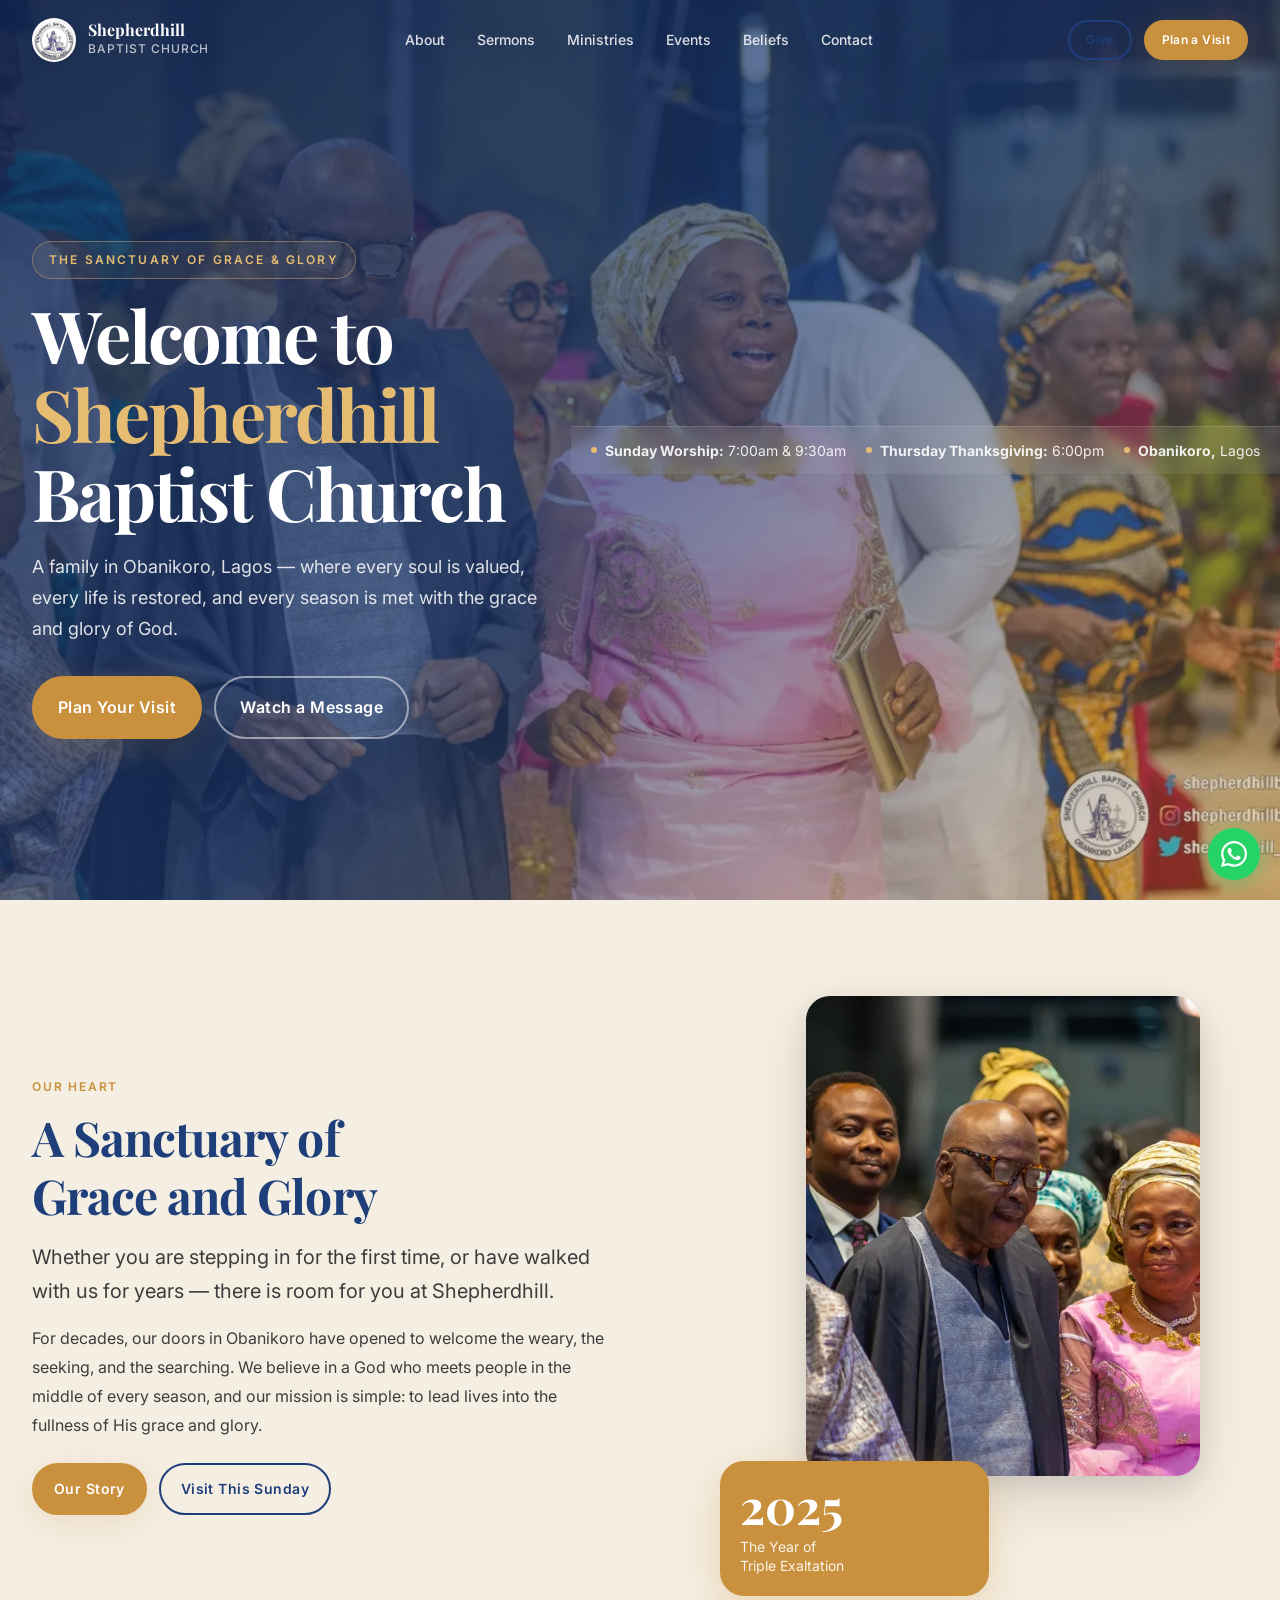
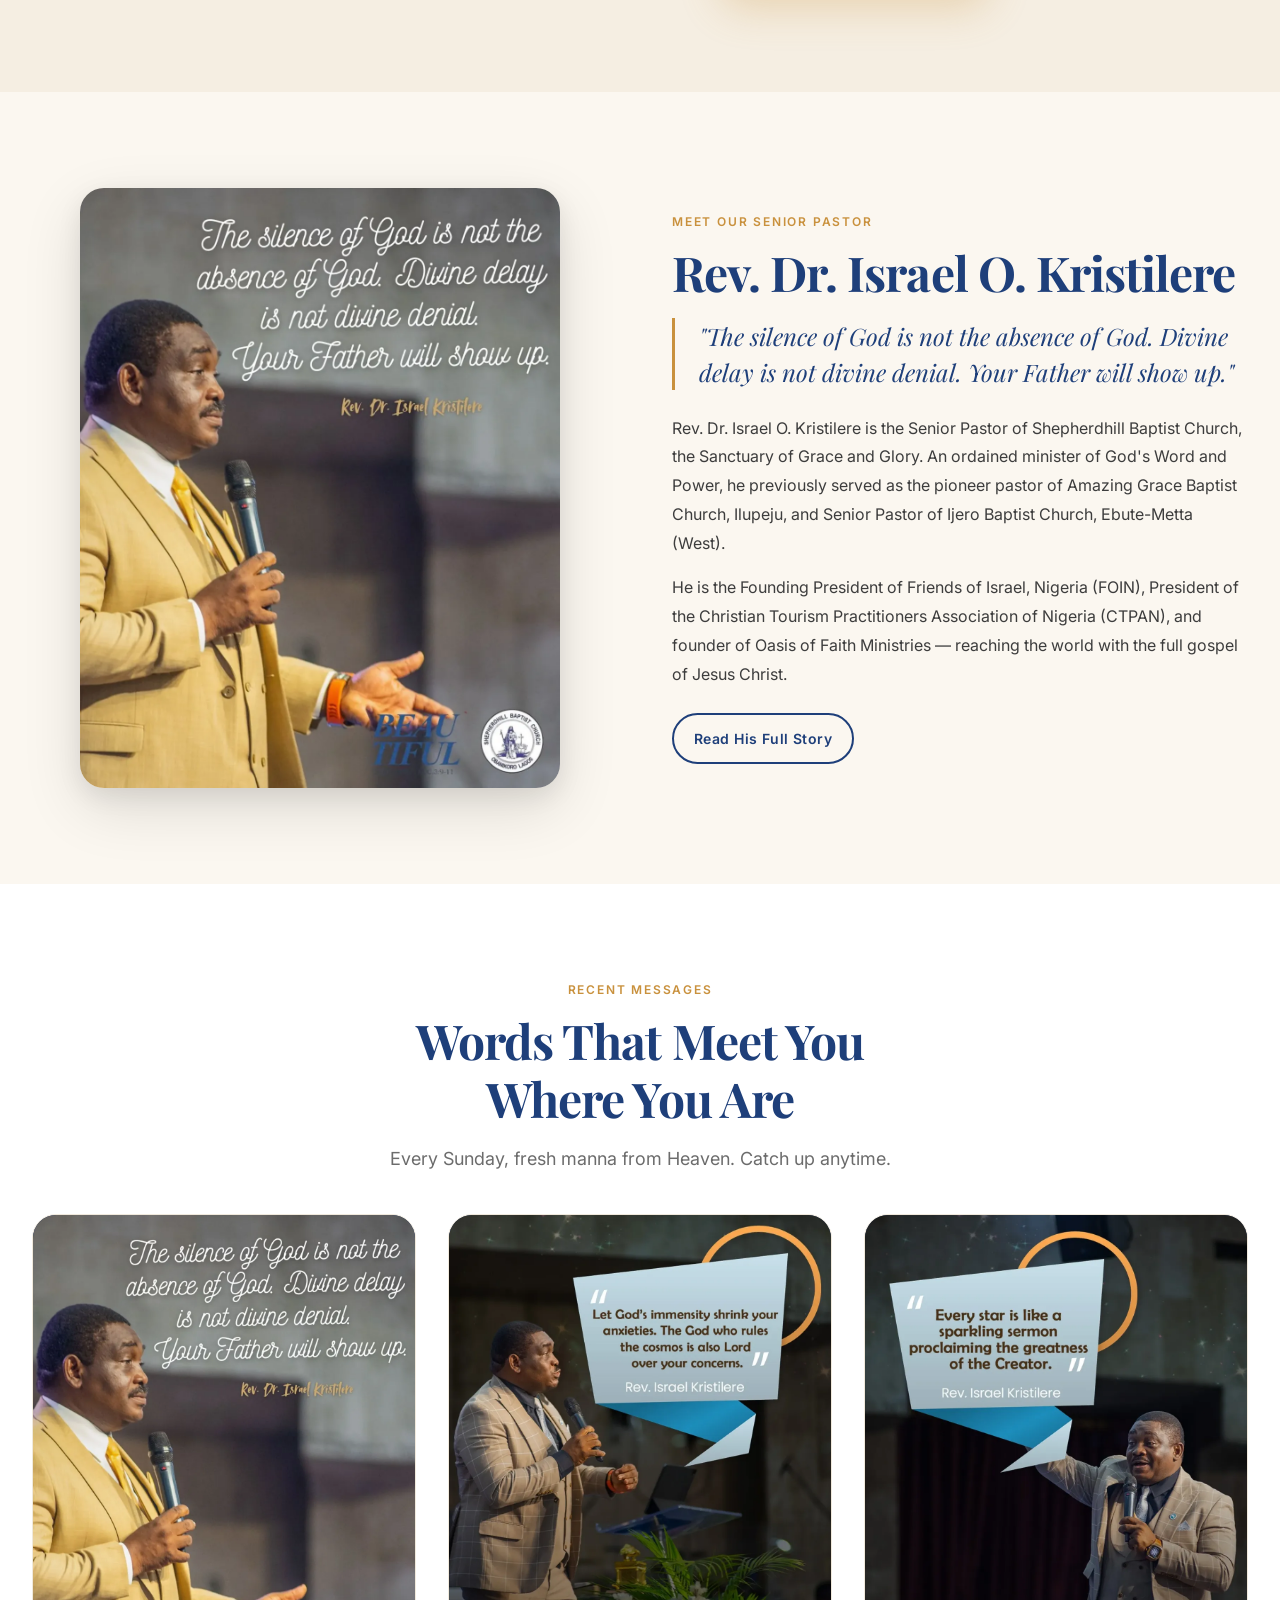
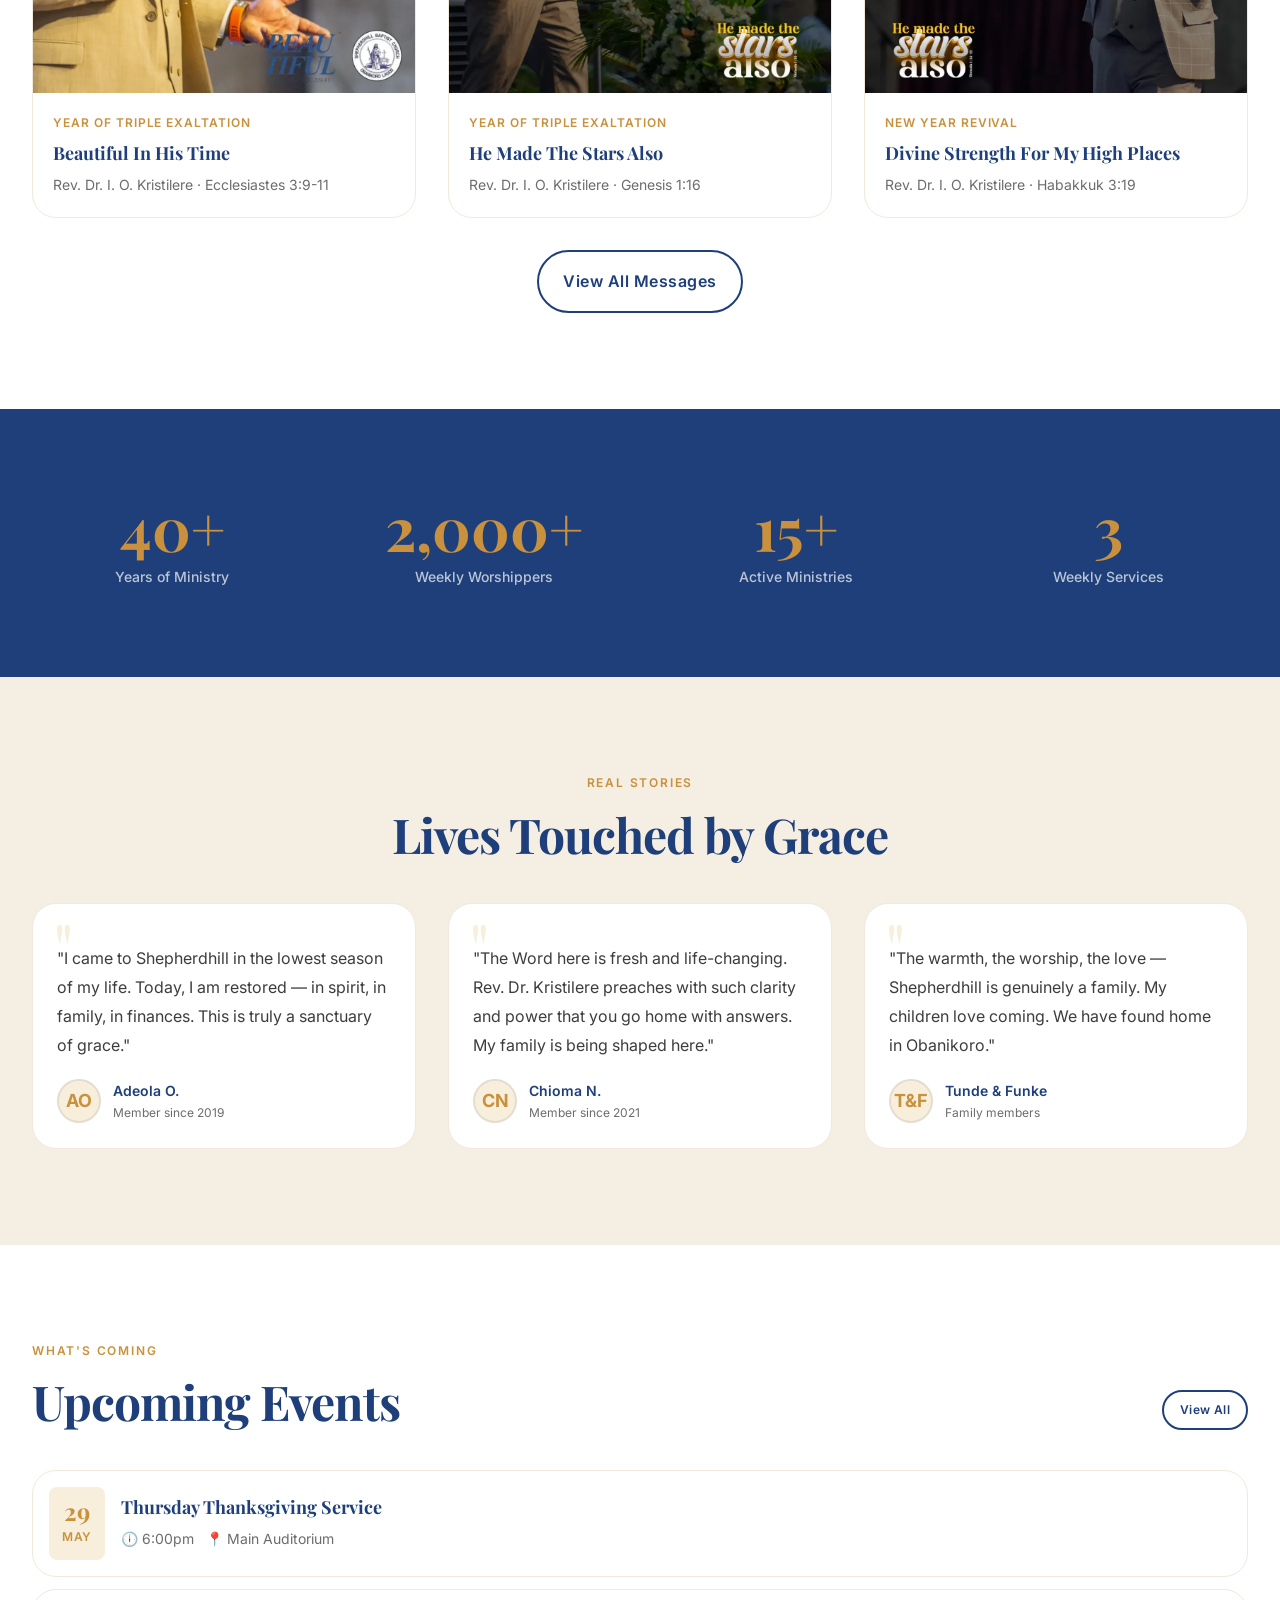
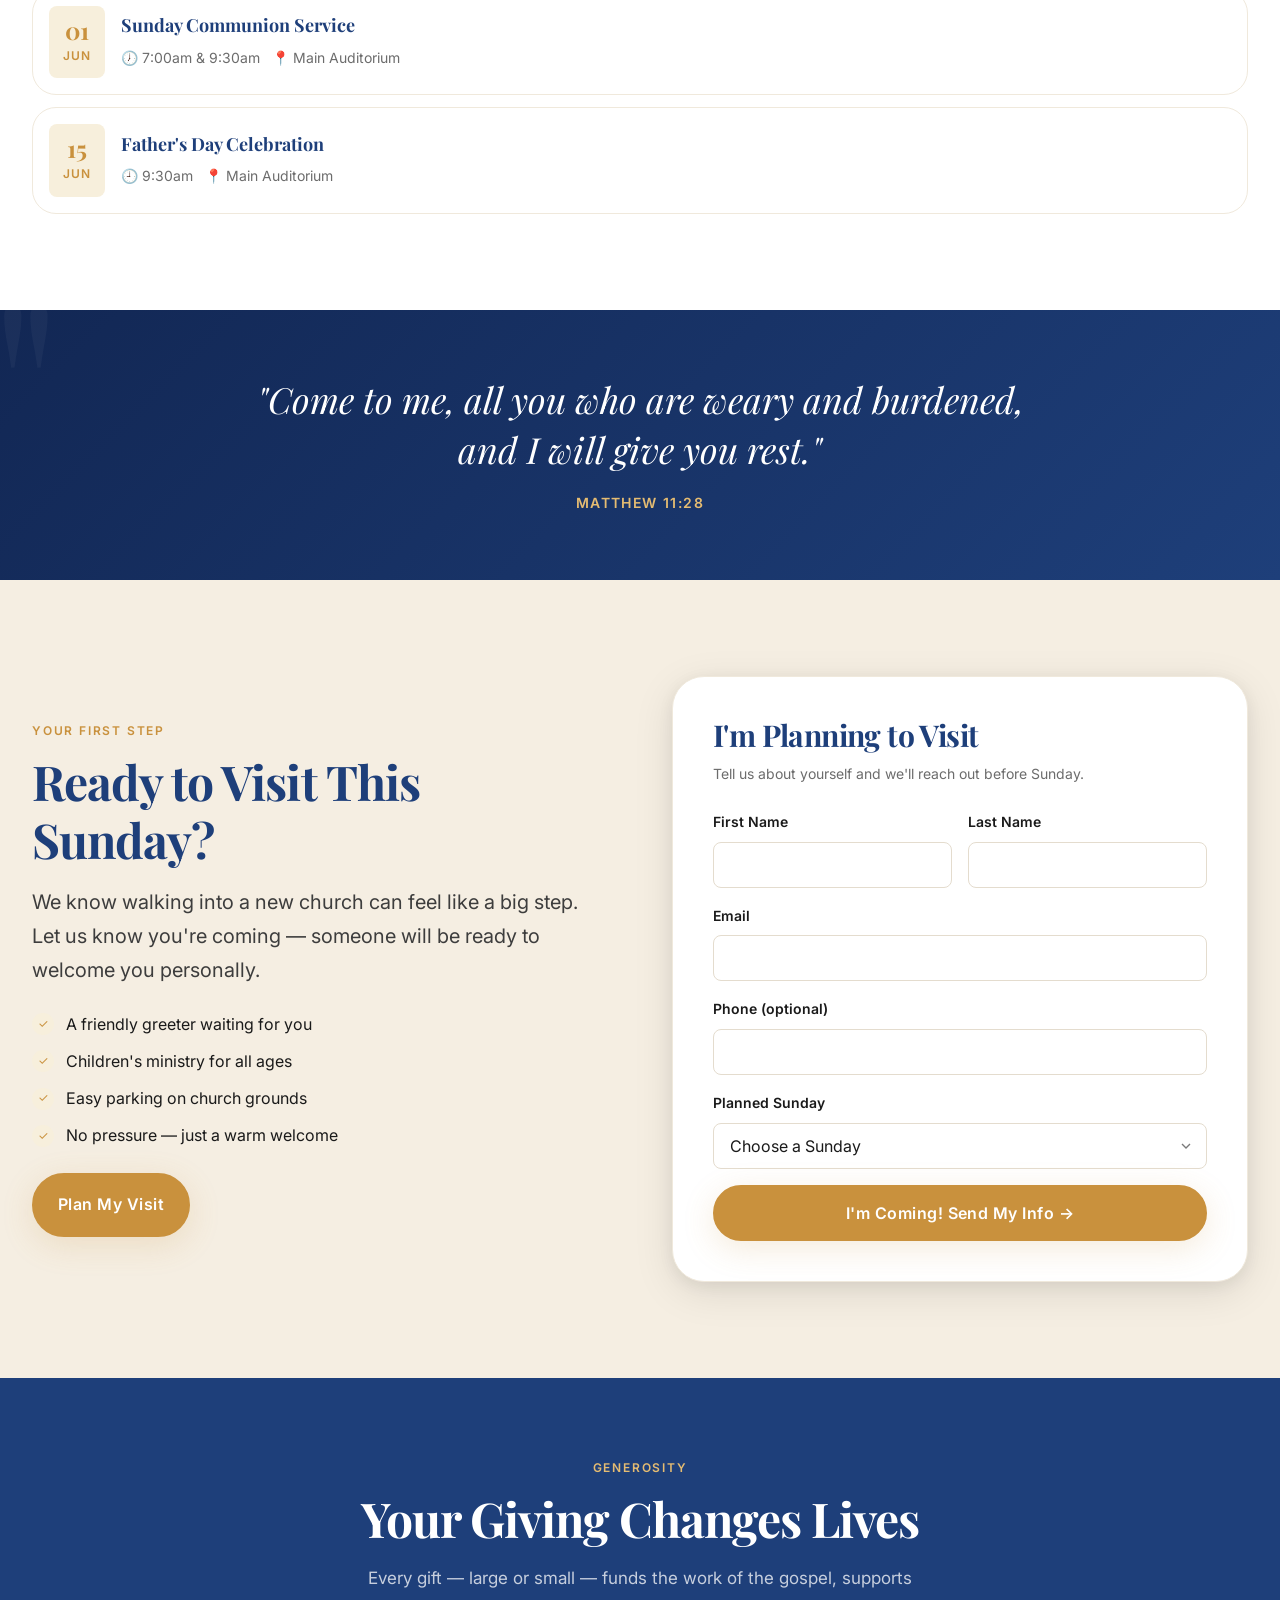
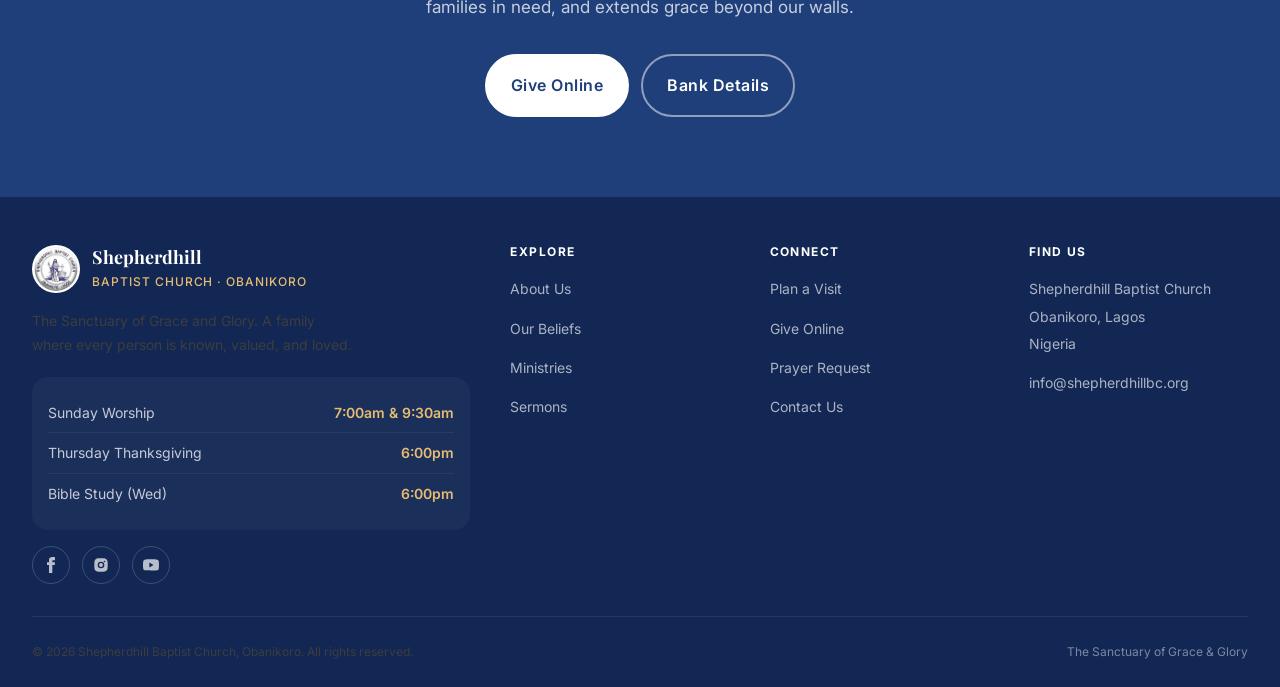
==== index.html @ 23aa7ebd "Initial commit — Shepherdhill Baptist Church website" ====
<!DOCTYPE html>
<html lang="en">
<head>
  <meta charset="UTF-8" />
  <meta name="viewport" content="width=device-width, initial-scale=1.0, viewport-fit=cover" />
  <meta name="theme-color" content="#1E3F7A" />
  <meta name="description" content="Shepherdhill Baptist Church — The Sanctuary of Grace and Glory, Obanikoro, Lagos. Senior Pastor Rev. Dr. Israel O. Kristilere. Join us this Sunday." />
  <meta property="og:title" content="Shepherdhill Baptist Church — Obanikoro, Lagos" />
  <meta property="og:description" content="The Sanctuary of Grace and Glory. Worship with us this Sunday." />
  <meta property="og:type" content="website" />
  <title>Shepherdhill Baptist Church — Obanikoro, Lagos</title>
  <link rel="icon" type="image/jpeg" href="assets/logo.jpg" />
  <link rel="apple-touch-icon" href="assets/logo.jpg" />
  <link rel="preconnect" href="https://fonts.googleapis.com" />
  <link rel="preconnect" href="https://fonts.gstatic.com" crossorigin />
  <link href="https://fonts.googleapis.com/css2?family=Playfair+Display:ital,wght@0,700;0,800;1,700&family=Inter:wght@400;500;600;700&display=swap" rel="stylesheet" />
  <link rel="stylesheet" href="css/style.css" />
</head>
<body>

  <!-- NAV -->
  <nav class="nav nav--transparent" id="main-nav" data-transparent="true">
    <div class="nav__inner">
      <a href="index.html" class="nav__logo">
        <img src="assets/logo.jpg" alt="Shepherdhill Baptist Church Logo" class="nav__logo-img" />
        <div>
          <div class="nav__logo-text">Shepherdhill</div>
          <div class="nav__logo-sub">Baptist Church</div>
        </div>
      </a>
      <ul class="nav__links">
        <li><a href="about.html" class="nav__link">About</a></li>
        <li><a href="sermons.html" class="nav__link">Sermons</a></li>
        <li><a href="ministries.html" class="nav__link">Ministries</a></li>
        <li><a href="events.html" class="nav__link">Events</a></li>
        <li><a href="beliefs.html" class="nav__link">Beliefs</a></li>
        <li><a href="contact.html" class="nav__link">Contact</a></li>
      </ul>
      <div class="nav__actions">
        <a href="give.html" class="btn btn--secondary btn--sm btn--desktop">Give</a>
        <a href="plan-visit.html" class="btn btn--primary btn--sm">Plan a Visit</a>
        <button class="nav__menu-btn" id="menu-btn" aria-label="Open menu">
          <span></span><span></span><span></span>
        </button>
      </div>
    </div>
  </nav>

  <!-- MOBILE NAV -->
  <div class="mobile-nav" id="mobile-nav">
    <button class="mobile-nav__close" id="mobile-nav-close" aria-label="Close menu">✕</button>
    <ul class="mobile-nav__links">
      <li><a href="index.html" class="mobile-nav__link">Home</a></li>
      <li><a href="about.html" class="mobile-nav__link">About</a></li>
      <li><a href="sermons.html" class="mobile-nav__link">Sermons</a></li>
      <li><a href="ministries.html" class="mobile-nav__link">Ministries</a></li>
      <li><a href="events.html" class="mobile-nav__link">Events</a></li>
      <li><a href="beliefs.html" class="mobile-nav__link">Beliefs</a></li>
      <li><a href="plan-visit.html" class="mobile-nav__link">Plan a Visit</a></li>
      <li><a href="give.html" class="mobile-nav__link">Give</a></li>
      <li><a href="contact.html" class="mobile-nav__link">Contact</a></li>
    </ul>
  </div>

  <main>

    <!-- HERO with MP4 video -->
    <section class="hero">
      <div class="hero__media">
        <video class="hero__video" autoplay muted loop playsinline preload="auto" poster="assets/images/congregation-1.webp">
          <source src="assets/videos/hero.mp4" type="video/mp4" />
        </video>
      </div>

      <div class="hero__content">
        <span class="hero__label animate-fade-up">The Sanctuary of Grace &amp; Glory</span>
        <h1 class="hero__title animate-fade-up animate-fade-up--delay-1">
          Welcome to
          <span>Shepherdhill</span>
          Baptist Church
        </h1>
        <p class="hero__subtitle animate-fade-up animate-fade-up--delay-2">
          A family in Obanikoro, Lagos — where every soul is valued, every life is restored,
          and every season is met with the grace and glory of God.
        </p>
        <div class="hero__actions animate-fade-up animate-fade-up--delay-3">
          <a href="plan-visit.html" class="btn btn--primary btn--lg">Plan Your Visit</a>
          <a href="sermons.html" class="btn btn--ghost btn--lg">Watch a Message</a>
        </div>
      </div>

      <div class="service-bar">
        <div class="service-bar__inner">
          <div class="service-bar__item">
            <div class="service-bar__dot"></div>
            <span><strong>Sunday Worship:</strong> 7:00am &amp; 9:30am</span>
          </div>
          <div class="service-bar__item">
            <div class="service-bar__dot"></div>
            <span><strong>Thursday Thanksgiving:</strong> 6:00pm</span>
          </div>
          <div class="service-bar__item">
            <div class="service-bar__dot"></div>
            <span><strong>Obanikoro,</strong> Lagos</span>
          </div>
        </div>
      </div>
    </section>

    <!-- WELCOME -->
    <section class="section section--warm">
      <div class="container">
        <div class="split">
          <div class="reveal">
            <span class="section-header__label">Our Heart</span>
            <h2 class="mb-4">A Sanctuary of<br>Grace and Glory</h2>
            <p class="text-lead mb-4">
              Whether you are stepping in for the first time, or have walked with us for years —
              there is room for you at Shepherdhill.
            </p>
            <p class="mb-6">
              For decades, our doors in Obanikoro have opened to welcome the weary, the seeking, and
              the searching. We believe in a God who meets people in the middle of every season,
              and our mission is simple: to lead lives into the fullness of His grace and glory.
            </p>
            <div style="display:flex; gap: 12px; flex-wrap:wrap;">
              <a href="about.html" class="btn btn--primary">Our Story</a>
              <a href="plan-visit.html" class="btn btn--secondary">Visit This Sunday</a>
            </div>
          </div>

          <div class="reveal">
            <div class="stack-visual">
              <div class="stack-visual__main">
                <img src="assets/images/congregation-2.webp" alt="Shepherdhill Baptist Church congregation" />
              </div>
              <div class="stack-visual__accent">
                <strong>2025</strong>
                <span>The Year of<br>Triple Exaltation</span>
              </div>
            </div>
          </div>
        </div>
      </div>
    </section>

    <!-- PASTOR FEATURE -->
    <section class="section section--cream">
      <div class="container">
        <div class="split">
          <div class="reveal">
            <div class="stack-visual">
              <div class="stack-visual__main" style="width: 100%; height: 100%;">
                <img src="assets/pastor/pastor-1.webp" alt="Rev. Dr. Israel O. Kristilere — Senior Pastor" style="object-position: center top;" />
              </div>
            </div>
          </div>
          <div class="reveal">
            <span class="section-header__label">Meet Our Senior Pastor</span>
            <h2 class="mb-4">Rev. Dr. Israel O. Kristilere</h2>
            <blockquote class="mb-6">
              "The silence of God is not the absence of God. Divine delay is not divine denial.
              Your Father will show up."
            </blockquote>
            <p class="mb-4">
              Rev. Dr. Israel O. Kristilere is the Senior Pastor of Shepherdhill Baptist Church,
              the Sanctuary of Grace and Glory. An ordained minister of God's Word and Power, he
              previously served as the pioneer pastor of Amazing Grace Baptist Church, Ilupeju, and
              Senior Pastor of Ijero Baptist Church, Ebute-Metta (West).
            </p>
            <p class="mb-6">
              He is the Founding President of Friends of Israel, Nigeria (FOIN), President of the
              Christian Tourism Practitioners Association of Nigeria (CTPAN), and founder of Oasis
              of Faith Ministries — reaching the world with the full gospel of Jesus Christ.
            </p>
            <a href="about.html" class="btn btn--secondary">Read His Full Story</a>
          </div>
        </div>
      </div>
    </section>

    <!-- LATEST MESSAGES -->
    <section class="section">
      <div class="container">
        <div class="section-header section-header--center reveal">
          <span class="section-header__label">Recent Messages</span>
          <h2 class="section-header__title">Words That Meet You<br>Where You Are</h2>
          <p class="section-header__desc">Every Sunday, fresh manna from Heaven. Catch up anytime.</p>
        </div>

        <div class="grid grid-3 reveal">
          <div class="sermon-card">
            <div class="sermon-card__thumb">
              <img src="assets/pastor/pastor-1.webp" alt="Beautiful In His Time" />
            </div>
            <div class="sermon-card__body">
              <div class="sermon-card__series">Year of Triple Exaltation</div>
              <div class="sermon-card__title">Beautiful In His Time</div>
              <div class="sermon-card__speaker">Rev. Dr. I. O. Kristilere · Ecclesiastes 3:9-11</div>
            </div>
          </div>

          <div class="sermon-card">
            <div class="sermon-card__thumb">
              <img src="assets/pastor/sermon-stars-1.webp" alt="He Made The Stars Also" />
            </div>
            <div class="sermon-card__body">
              <div class="sermon-card__series">Year of Triple Exaltation</div>
              <div class="sermon-card__title">He Made The Stars Also</div>
              <div class="sermon-card__speaker">Rev. Dr. I. O. Kristilere · Genesis 1:16</div>
            </div>
          </div>

          <div class="sermon-card">
            <div class="sermon-card__thumb">
              <img src="assets/pastor/sermon-stars-2.webp" alt="Divine Strength For My High Places" />
            </div>
            <div class="sermon-card__body">
              <div class="sermon-card__series">New Year Revival</div>
              <div class="sermon-card__title">Divine Strength For My High Places</div>
              <div class="sermon-card__speaker">Rev. Dr. I. O. Kristilere · Habakkuk 3:19</div>
            </div>
          </div>
        </div>

        <div style="text-align:center; margin-top: 2rem;" class="reveal">
          <a href="sermons.html" class="btn btn--secondary btn--lg">View All Messages</a>
        </div>
      </div>
    </section>

    <!-- STATS -->
    <section style="background: var(--color-primary); padding: 4rem 0;">
      <div class="container">
        <div class="grid grid-4">
          <div class="stat-card reveal">
            <div class="stat-card__number" data-count="40" data-suffix="+">40+</div>
            <div class="stat-card__label">Years of Ministry</div>
          </div>
          <div class="stat-card reveal">
            <div class="stat-card__number" data-count="2000" data-suffix="+">2000+</div>
            <div class="stat-card__label">Weekly Worshippers</div>
          </div>
          <div class="stat-card reveal">
            <div class="stat-card__number" data-count="15" data-suffix="+">15+</div>
            <div class="stat-card__label">Active Ministries</div>
          </div>
          <div class="stat-card reveal">
            <div class="stat-card__number" data-count="3" data-suffix="">3</div>
            <div class="stat-card__label">Weekly Services</div>
          </div>
        </div>
      </div>
    </section>

    <!-- TESTIMONIALS -->
    <section class="section section--warm">
      <div class="container">
        <div class="section-header section-header--center reveal">
          <span class="section-header__label">Real Stories</span>
          <h2 class="section-header__title">Lives Touched by Grace</h2>
        </div>
        <div class="grid grid-3 reveal">
          <div class="testimonial">
            <p class="testimonial__text">
              "I came to Shepherdhill in the lowest season of my life. Today, I am restored — in
              spirit, in family, in finances. This is truly a sanctuary of grace."
            </p>
            <div class="testimonial__author">
              <div class="testimonial__avatar">AO</div>
              <div>
                <div class="testimonial__name">Adeola O.</div>
                <div class="testimonial__role">Member since 2019</div>
              </div>
            </div>
          </div>

          <div class="testimonial">
            <p class="testimonial__text">
              "The Word here is fresh and life-changing. Rev. Dr. Kristilere preaches with such
              clarity and power that you go home with answers. My family is being shaped here."
            </p>
            <div class="testimonial__author">
              <div class="testimonial__avatar">CN</div>
              <div>
                <div class="testimonial__name">Chioma N.</div>
                <div class="testimonial__role">Member since 2021</div>
              </div>
            </div>
          </div>

          <div class="testimonial">
            <p class="testimonial__text">
              "The warmth, the worship, the love — Shepherdhill is genuinely a family. My children
              love coming. We have found home in Obanikoro."
            </p>
            <div class="testimonial__author">
              <div class="testimonial__avatar">T&amp;F</div>
              <div>
                <div class="testimonial__name">Tunde &amp; Funke</div>
                <div class="testimonial__role">Family members</div>
              </div>
            </div>
          </div>
        </div>
      </div>
    </section>

    <!-- UPCOMING EVENTS -->
    <section class="section">
      <div class="container">
        <div class="section-header reveal" style="display:flex; justify-content:space-between; align-items:flex-end; flex-wrap:wrap; gap: 16px;">
          <div>
            <span class="section-header__label">What's Coming</span>
            <h2 style="margin-bottom: 0;">Upcoming Events</h2>
          </div>
          <a href="events.html" class="btn btn--secondary btn--sm">View All</a>
        </div>

        <div style="display:flex; flex-direction:column; gap: 12px;" class="reveal">
          <div class="event-card">
            <div class="event-card__date">
              <div class="event-card__day">29</div>
              <div class="event-card__month">May</div>
            </div>
            <div class="event-card__body">
              <div class="event-card__title">Thursday Thanksgiving Service</div>
              <div class="event-card__meta">
                <span>🕕 6:00pm</span><span>📍 Main Auditorium</span>
              </div>
            </div>
          </div>

          <div class="event-card">
            <div class="event-card__date">
              <div class="event-card__day">01</div>
              <div class="event-card__month">Jun</div>
            </div>
            <div class="event-card__body">
              <div class="event-card__title">Sunday Communion Service</div>
              <div class="event-card__meta">
                <span>🕖 7:00am &amp; 9:30am</span><span>📍 Main Auditorium</span>
              </div>
            </div>
          </div>

          <div class="event-card">
            <div class="event-card__date">
              <div class="event-card__day">15</div>
              <div class="event-card__month">Jun</div>
            </div>
            <div class="event-card__body">
              <div class="event-card__title">Father's Day Celebration</div>
              <div class="event-card__meta">
                <span>🕘 9:30am</span><span>📍 Main Auditorium</span>
              </div>
            </div>
          </div>
        </div>
      </div>
    </section>

    <!-- SCRIPTURE -->
    <div class="scripture-banner">
      <p class="scripture-banner__text">
        "Come to me, all you who are weary and burdened,<br>and I will give you rest."
      </p>
      <p class="scripture-banner__ref">Matthew 11:28</p>
    </div>

    <!-- PLAN VISIT CTA -->
    <section class="section section--warm">
      <div class="container">
        <div class="split reveal">
          <div>
            <span class="section-header__label">Your First Step</span>
            <h2 class="mb-4">Ready to Visit This Sunday?</h2>
            <p class="text-lead mb-6">
              We know walking into a new church can feel like a big step. Let us know
              you're coming — someone will be ready to welcome you personally.
            </p>
            <ul style="display:flex; flex-direction:column; gap: 10px; margin-bottom: 24px;">
              <li style="display:flex; gap: 12px; align-items:center;">
                <span style="width:22px;height:22px;background:var(--color-accent-subtle);border-radius:50%;display:flex;align-items:center;justify-content:center;color:var(--color-accent);font-size:12px;flex-shrink:0;">✓</span>
                A friendly greeter waiting for you
              </li>
              <li style="display:flex; gap: 12px; align-items:center;">
                <span style="width:22px;height:22px;background:var(--color-accent-subtle);border-radius:50%;display:flex;align-items:center;justify-content:center;color:var(--color-accent);font-size:12px;flex-shrink:0;">✓</span>
                Children's ministry for all ages
              </li>
              <li style="display:flex; gap: 12px; align-items:center;">
                <span style="width:22px;height:22px;background:var(--color-accent-subtle);border-radius:50%;display:flex;align-items:center;justify-content:center;color:var(--color-accent);font-size:12px;flex-shrink:0;">✓</span>
                Easy parking on church grounds
              </li>
              <li style="display:flex; gap: 12px; align-items:center;">
                <span style="width:22px;height:22px;background:var(--color-accent-subtle);border-radius:50%;display:flex;align-items:center;justify-content:center;color:var(--color-accent);font-size:12px;flex-shrink:0;">✓</span>
                No pressure — just a warm welcome
              </li>
            </ul>
            <a href="plan-visit.html" class="btn btn--primary btn--lg">Plan My Visit</a>
          </div>

          <div class="prayer-form">
            <h3 class="mb-2">I'm Planning to Visit</h3>
            <p style="font-size: 0.875rem; color: var(--color-muted); margin-bottom: 1.5rem;">
              Tell us about yourself and we'll reach out before Sunday.
            </p>
            <form id="visit-form">
              <div class="form-row">
                <div class="form-group">
                  <label class="form-label" for="visit-fname">First Name</label>
                  <input type="text" id="visit-fname" class="form-input" required />
                </div>
                <div class="form-group">
                  <label class="form-label" for="visit-lname">Last Name</label>
                  <input type="text" id="visit-lname" class="form-input" />
                </div>
              </div>
              <div class="form-group">
                <label class="form-label" for="visit-email">Email</label>
                <input type="email" id="visit-email" class="form-input" required />
              </div>
              <div class="form-group">
                <label class="form-label" for="visit-phone">Phone (optional)</label>
                <input type="tel" id="visit-phone" class="form-input" />
              </div>
              <div class="form-group">
                <label class="form-label" for="visit-date">Planned Sunday</label>
                <select id="visit-date" class="form-select">
                  <option value="">Choose a Sunday</option>
                  <option>This Sunday</option>
                  <option>Next Sunday</option>
                  <option>Within the month</option>
                </select>
              </div>
              <button type="submit" class="btn btn--primary btn--full btn--lg">
                I'm Coming! Send My Info →
              </button>
            </form>
          </div>
        </div>
      </div>
    </section>

    <!-- GIVE -->
    <section style="background: var(--color-primary); padding: 5rem 0; text-align:center;">
      <div class="container">
        <div class="reveal" style="max-width: 560px; margin: 0 auto;">
          <span class="section-header__label" style="color: var(--color-accent-light);">Generosity</span>
          <h2 style="color: white; margin-bottom: 16px;">Your Giving Changes Lives</h2>
          <p style="color: rgba(255,255,255,0.75); font-size: 1.0625rem; line-height: 1.7; margin-bottom: 2rem;">
            Every gift — large or small — funds the work of the gospel, supports families
            in need, and extends grace beyond our walls.
          </p>
          <div style="display:flex; gap: 12px; justify-content:center; flex-wrap:wrap;">
            <a href="give.html" class="btn btn--white btn--lg">Give Online</a>
            <a href="give.html#bank" class="btn btn--ghost btn--lg">Bank Details</a>
          </div>
        </div>
      </div>
    </section>

  </main>

  <!-- FOOTER -->
  <footer class="footer">
    <div class="container">
      <div class="footer__grid">
        <div>
          <a href="index.html" class="footer__logo">
            <img src="assets/logo.jpg" alt="Shepherdhill Baptist Church" class="footer__logo-img" />
            <div>
              <span class="footer__logo-name">Shepherdhill</span>
              <span class="footer__logo-sub">Baptist Church · Obanikoro</span>
            </div>
          </a>
          <p class="footer__tagline">The Sanctuary of Grace and Glory. A family where every person is known, valued, and loved.</p>
          <div class="footer__service-times">
            <div class="footer__service-time"><span>Sunday Worship</span><span>7:00am &amp; 9:30am</span></div>
            <div class="footer__service-time"><span>Thursday Thanksgiving</span><span>6:00pm</span></div>
            <div class="footer__service-time"><span>Bible Study (Wed)</span><span>6:00pm</span></div>
          </div>
          <div class="footer__socials">
            <a href="https://facebook.com/shepherdhillbc" class="footer__social" target="_blank" rel="noopener" aria-label="Facebook">
              <svg viewBox="0 0 24 24" fill="currentColor"><path d="M9 8h-3v4h3v12h5v-12h3.642l.358-4h-4v-1.667c0-.955.192-1.333 1.115-1.333h2.885v-5h-3.808c-3.596 0-5.192 1.583-5.192 4.615v3.385z"/></svg>
            </a>
            <a href="https://instagram.com/shepherdhillbc" class="footer__social" target="_blank" rel="noopener" aria-label="Instagram">
              <svg viewBox="0 0 24 24" fill="currentColor"><path d="M12 2c2.717 0 3.056.01 4.122.06 1.065.05 1.79.217 2.428.465.66.254 1.216.598 1.772 1.153a4.908 4.908 0 0 1 1.153 1.772c.247.637.415 1.363.465 2.428.047 1.066.06 1.405.06 4.122 0 2.717-.01 3.056-.06 4.122-.05 1.065-.218 1.79-.465 2.428a4.883 4.883 0 0 1-1.153 1.772 4.915 4.915 0 0 1-1.772 1.153c-.637.247-1.363.415-2.428.465-1.066.047-1.405.06-4.122.06-2.717 0-3.056-.01-4.122-.06-1.065-.05-1.79-.218-2.428-.465a4.89 4.89 0 0 1-1.772-1.153 4.904 4.904 0 0 1-1.153-1.772c-.248-.637-.415-1.363-.465-2.428C2.013 15.056 2 14.717 2 12c0-2.717.01-3.056.06-4.122.05-1.066.217-1.79.465-2.428a4.88 4.88 0 0 1 1.153-1.772A4.897 4.897 0 0 1 5.45 2.525c.638-.248 1.362-.415 2.428-.465C8.944 2.013 9.283 2 12 2zm0 5a5 5 0 1 0 0 10 5 5 0 0 0 0-10zm6.5-.25a1.25 1.25 0 0 0-2.5 0 1.25 1.25 0 0 0 2.5 0zM12 9a3 3 0 1 1 0 6 3 3 0 0 1 0-6z"/></svg>
            </a>
            <a href="https://youtube.com/@shepherdhillbc" class="footer__social" target="_blank" rel="noopener" aria-label="YouTube">
              <svg viewBox="0 0 24 24" fill="currentColor"><path d="M23.498 6.186a3.016 3.016 0 0 0-2.122-2.136C19.505 3.545 12 3.545 12 3.545s-7.505 0-9.377.505A3.017 3.017 0 0 0 .502 6.186C0 8.07 0 12 0 12s0 3.93.502 5.814a3.016 3.016 0 0 0 2.122 2.136c1.871.505 9.376.505 9.376.505s7.505 0 9.377-.505a3.015 3.015 0 0 0 2.122-2.136C24 15.93 24 12 24 12s0-3.93-.502-5.814zM9.545 15.568V8.432L15.818 12l-6.273 3.568z"/></svg>
            </a>
          </div>
        </div>
        <div>
          <h4 class="footer__col-title">Explore</h4>
          <ul class="footer__links">
            <li><a href="about.html" class="footer__link">About Us</a></li>
            <li><a href="beliefs.html" class="footer__link">Our Beliefs</a></li>
            <li><a href="ministries.html" class="footer__link">Ministries</a></li>
            <li><a href="sermons.html" class="footer__link">Sermons</a></li>
          </ul>
        </div>
        <div>
          <h4 class="footer__col-title">Connect</h4>
          <ul class="footer__links">
            <li><a href="plan-visit.html" class="footer__link">Plan a Visit</a></li>
            <li><a href="give.html" class="footer__link">Give Online</a></li>
            <li><a href="contact.html#prayer" class="footer__link">Prayer Request</a></li>
            <li><a href="contact.html" class="footer__link">Contact Us</a></li>
          </ul>
        </div>
        <div>
          <h4 class="footer__col-title">Find Us</h4>
          <ul class="footer__links">
            <li><span class="footer__link">Shepherdhill Baptist Church<br>Obanikoro, Lagos<br>Nigeria</span></li>
            <li><a href="mailto:info@shepherdhillbc.org" class="footer__link">info@shepherdhillbc.org</a></li>
          </ul>
        </div>
      </div>
      <div class="footer__bottom">
        <p>© 2026 Shepherdhill Baptist Church, Obanikoro. All rights reserved.</p>
        <div style="display:flex; gap: 16px;">
          <span>The Sanctuary of Grace &amp; Glory</span>
        </div>
      </div>
    </div>
  </footer>

  <a href="https://wa.me/2348000000000" class="whatsapp-float" target="_blank" rel="noopener" aria-label="Chat on WhatsApp">
    <svg viewBox="0 0 24 24"><path d="M17.472 14.382c-.297-.149-1.758-.867-2.03-.967-.273-.099-.471-.148-.67.15-.197.297-.767.966-.94 1.164-.173.199-.347.223-.644.075-.297-.15-1.255-.463-2.39-1.475-.883-.788-1.48-1.761-1.653-2.059-.173-.297-.018-.458.13-.606.134-.133.298-.347.446-.52.149-.174.198-.298.298-.497.099-.198.05-.371-.025-.52-.075-.149-.669-1.612-.916-2.207-.242-.579-.487-.5-.669-.51-.173-.008-.371-.01-.57-.01-.198 0-.52.074-.792.372-.272.297-1.04 1.016-1.04 2.479 0 1.462 1.065 2.875 1.213 3.074.149.198 2.096 3.2 5.077 4.487.709.306 1.262.489 1.694.625.712.227 1.36.195 1.871.118.571-.085 1.758-.719 2.006-1.413.248-.694.248-1.289.173-1.413-.074-.124-.272-.198-.57-.347m-5.421 7.403h-.004a9.87 9.87 0 0 1-5.031-1.378l-.361-.214-3.741.982.998-3.648-.235-.374a9.86 9.86 0 0 1-1.51-5.26c.001-5.45 4.436-9.884 9.888-9.884 2.64 0 5.122 1.03 6.988 2.898a9.825 9.825 0 0 1 2.893 6.994c-.003 5.45-4.437 9.884-9.885 9.884m8.413-18.297A11.815 11.815 0 0 0 12.05 0C5.495 0 .16 5.335.157 11.892c0 2.096.547 4.142 1.588 5.945L.057 24l6.305-1.654a11.882 11.882 0 0 0 5.683 1.448h.005c6.554 0 11.89-5.335 11.893-11.893a11.821 11.821 0 0 0-3.48-8.413z"/></svg>
  </a>

  <script src="js/main.js"></script>
</body>
</html>
---- css/style.css ----
/* ==========================================================================
   SHEPHERDHILL BAPTIST CHURCH — Stylesheet
   Brand: Navy (from logo) + Warm Gold (from Triple Exaltation collateral)
   Mobile-first. No horizontal overflow. Face-safe imagery.
   ========================================================================== */

/* --------------------------------------------------------------------------
   1. DESIGN TOKENS
   -------------------------------------------------------------------------- */
:root {
  /* Brand — pulled directly from the church logo + collateral */
  --color-primary:       #1E3F7A;   /* logo navy */
  --color-primary-dark:  #122754;
  --color-primary-light: #2D5BA8;
  --color-accent:        #C9913D;   /* warm gold from preaching imagery */
  --color-accent-light:  #E5BC72;
  --color-accent-subtle: #F7EFDC;

  /* Neutrals */
  --color-warm:          #F5EEE2;
  --color-cream:         #FBF7F0;
  --color-white:         #FFFFFF;
  --color-text:          #1A1A1A;
  --color-text-soft:     #3D3D3D;
  --color-muted:         #6C6C6C;
  --color-border:        #E4DCCE;
  --color-border-light:  #F0E9DC;

  /* Typography */
  --font-heading:        'Playfair Display', Georgia, serif;
  --font-body:           'Inter', -apple-system, BlinkMacSystemFont, sans-serif;

  /* Type Scale */
  --text-xs:   0.75rem;
  --text-sm:   0.875rem;
  --text-base: 1rem;
  --text-lg:   1.125rem;
  --text-xl:   1.25rem;
  --text-2xl:  1.5rem;
  --text-3xl:  1.875rem;
  --text-4xl:  2.25rem;
  --text-5xl:  3rem;
  --text-6xl:  3.75rem;
  --text-7xl:  4.5rem;

  /* Spacing */
  --space-1:   0.25rem;
  --space-2:   0.5rem;
  --space-3:   0.75rem;
  --space-4:   1rem;
  --space-5:   1.25rem;
  --space-6:   1.5rem;
  --space-8:   2rem;
  --space-10:  2.5rem;
  --space-12:  3rem;
  --space-16:  4rem;
  --space-20:  5rem;
  --space-24:  6rem;

  /* Border Radius */
  --radius-sm:   4px;
  --radius-md:   8px;
  --radius-lg:   16px;
  --radius-xl:   24px;
  --radius-2xl:  32px;
  --radius-full: 9999px;

  /* Shadows */
  --shadow-sm:  0 1px 3px rgba(0,0,0,0.06), 0 1px 2px rgba(0,0,0,0.04);
  --shadow-md:  0 4px 16px rgba(0,0,0,0.08), 0 2px 6px rgba(0,0,0,0.05);
  --shadow-lg:  0 10px 40px rgba(0,0,0,0.10), 0 4px 16px rgba(0,0,0,0.06);
  --shadow-xl:  0 20px 60px rgba(0,0,0,0.12), 0 8px 24px rgba(0,0,0,0.08);
  --shadow-warm: 0 8px 32px rgba(201, 145, 61, 0.18);

  /* Transitions */
  --transition-fast:   150ms ease;
  --transition-base:   250ms ease;
  --transition-slow:   400ms ease;
  --transition-smooth: 600ms cubic-bezier(0.4, 0, 0.2, 1);

  /* Layout */
  --max-width:       1280px;
  --content-width:   900px;
  --nav-height:      64px;
}

@media (min-width: 769px) {
  :root { --nav-height: 80px; }
}

/* --------------------------------------------------------------------------
   2. RESET + GLOBAL OVERFLOW GUARD
   -------------------------------------------------------------------------- */
*, *::before, *::after {
  box-sizing: border-box;
  margin: 0;
  padding: 0;
}

html, body {
  /* prevent horizontal swipe gap on mobile */
  overflow-x: hidden;
  max-width: 100%;
  width: 100%;
}

html {
  font-size: 16px;
  scroll-behavior: smooth;
  -webkit-font-smoothing: antialiased;
  -moz-osx-font-smoothing: grayscale;
  text-rendering: optimizeLegibility;
}

body {
  font-family: var(--font-body);
  font-size: var(--text-base);
  color: var(--color-text);
  background-color: var(--color-white);
  line-height: 1.7;
}

img, video {
  max-width: 100%;
  height: auto;
  display: block;
}

a { color: inherit; text-decoration: none; }
ul, ol { list-style: none; }
button { font-family: inherit; cursor: pointer; border: none; background: none; }
input, textarea, select { font-family: inherit; font-size: inherit; }

/* --------------------------------------------------------------------------
   3. TYPOGRAPHY
   -------------------------------------------------------------------------- */
h1, h2, h3, h4, h5, h6 {
  font-family: var(--font-heading);
  font-weight: 700;
  line-height: 1.2;
  color: var(--color-primary);
  letter-spacing: -0.02em;
}

h1 { font-size: clamp(2rem, 6vw, var(--text-7xl)); }
h2 { font-size: clamp(1.625rem, 4.5vw, var(--text-5xl)); }
h3 { font-size: clamp(1.375rem, 3vw, var(--text-3xl)); }
h4 { font-size: var(--text-xl); }
h5 { font-size: var(--text-lg); }
h6 { font-size: var(--text-base); }

p { color: var(--color-text-soft); line-height: 1.8; }

.text-lead {
  font-size: clamp(var(--text-base), 2vw, var(--text-xl));
  color: var(--color-text-soft);
  line-height: 1.7;
  font-weight: 400;
}

blockquote {
  font-family: var(--font-heading);
  font-size: var(--text-2xl);
  font-style: italic;
  color: var(--color-primary);
  line-height: 1.5;
  border-left: 3px solid var(--color-accent);
  padding-left: var(--space-6);
}

/* --------------------------------------------------------------------------
   4. LAYOUT
   -------------------------------------------------------------------------- */
.container {
  width: 100%;
  max-width: var(--max-width);
  margin: 0 auto;
  padding-left: var(--space-5);
  padding-right: var(--space-5);
}

@media (min-width: 769px) {
  .container { padding-left: var(--space-8); padding-right: var(--space-8); }
}

.container--narrow { max-width: var(--content-width); }

.section { padding: var(--space-16) 0; }
.section--lg { padding: var(--space-20) 0; }
.section--sm { padding: var(--space-12) 0; }
.section--warm { background: var(--color-warm); }
.section--cream { background: var(--color-cream); }
.section--dark { background: var(--color-primary); color: white; }
.section--dark h1, .section--dark h2, .section--dark h3 { color: white; }
.section--dark p { color: rgba(255,255,255,0.78); }

@media (min-width: 769px) {
  .section { padding: var(--space-24) 0; }
}

.grid { display: grid; gap: var(--space-6); }
.grid-2 { grid-template-columns: 1fr; }
.grid-3 { grid-template-columns: 1fr; }
.grid-4 { grid-template-columns: repeat(2, 1fr); }

@media (min-width: 600px) {
  .grid-2 { grid-template-columns: repeat(2, 1fr); }
}
@media (min-width: 900px) {
  .grid-3 { grid-template-columns: repeat(3, 1fr); }
  .grid-4 { grid-template-columns: repeat(4, 1fr); }
  .grid { gap: var(--space-8); }
}

.split {
  display: grid;
  grid-template-columns: 1fr;
  gap: var(--space-10);
  align-items: center;
}
@media (min-width: 900px) {
  .split { grid-template-columns: 1fr 1fr; gap: var(--space-16); }
}

/* --------------------------------------------------------------------------
   5. NAVIGATION
   -------------------------------------------------------------------------- */
.nav {
  position: fixed;
  top: 0; left: 0; right: 0;
  z-index: 1000;
  height: var(--nav-height);
  display: flex;
  align-items: center;
  transition: background var(--transition-slow), box-shadow var(--transition-slow);
}
.nav--transparent { background: transparent; }
.nav--scrolled {
  background: rgba(255,255,255,0.96);
  backdrop-filter: blur(12px);
  -webkit-backdrop-filter: blur(12px);
  box-shadow: 0 1px 0 rgba(0,0,0,0.06);
}

.nav__inner {
  width: 100%;
  max-width: var(--max-width);
  margin: 0 auto;
  padding: 0 var(--space-5);
  display: flex;
  align-items: center;
  justify-content: space-between;
  gap: var(--space-3);
}
@media (min-width: 769px) {
  .nav__inner { padding: 0 var(--space-8); }
}

.nav__logo {
  display: flex;
  align-items: center;
  gap: var(--space-3);
  text-decoration: none;
  min-width: 0;
}

.nav__logo-img {
  width: 44px;
  height: 44px;
  border-radius: var(--radius-full);
  background: white;
  padding: 2px;
  flex-shrink: 0;
  box-shadow: 0 2px 8px rgba(0,0,0,0.08);
}

.nav__logo-text {
  font-family: var(--font-heading);
  font-size: 1rem;
  font-weight: 700;
  color: var(--color-primary);
  line-height: 1.1;
  white-space: nowrap;
  overflow: hidden;
  text-overflow: ellipsis;
}

.nav__logo-sub {
  font-family: var(--font-body);
  font-size: var(--text-xs);
  color: var(--color-muted);
  font-weight: 500;
  letter-spacing: 0.08em;
  text-transform: uppercase;
  white-space: nowrap;
}

.nav--transparent .nav__logo-text { color: white; }
.nav--transparent .nav__logo-sub { color: rgba(255,255,255,0.7); }

.nav__links {
  display: none;
  align-items: center;
  gap: var(--space-8);
}

@media (min-width: 1025px) {
  .nav__links { display: flex; }
}

.nav__link {
  font-size: var(--text-sm);
  font-weight: 500;
  color: var(--color-text);
  transition: color var(--transition-fast);
}
.nav--transparent .nav__link { color: rgba(255,255,255,0.85); }
.nav__link:hover, .nav__link--active { color: var(--color-accent); }
.nav--transparent .nav__link:hover { color: white; }

.nav__actions {
  display: flex;
  align-items: center;
  gap: var(--space-3);
  flex-shrink: 0;
}

.nav__actions .btn--desktop {
  display: none;
}
@media (min-width: 1025px) {
  .nav__actions .btn--desktop { display: inline-flex; }
}

.nav__menu-btn {
  display: flex;
  flex-direction: column;
  gap: 5px;
  padding: var(--space-2);
}
@media (min-width: 1025px) {
  .nav__menu-btn { display: none; }
}

.nav__menu-btn span {
  display: block;
  width: 22px;
  height: 2px;
  background: var(--color-primary);
  transition: transform var(--transition-base);
  border-radius: 2px;
}
.nav--transparent .nav__menu-btn span { background: white; }

/* Mobile Nav Overlay */
.mobile-nav {
  position: fixed;
  inset: 0;
  z-index: 999;
  background: var(--color-primary);
  display: flex;
  flex-direction: column;
  align-items: center;
  justify-content: center;
  opacity: 0;
  pointer-events: none;
  transition: opacity var(--transition-smooth);
}
.mobile-nav--open { opacity: 1; pointer-events: all; }

.mobile-nav__close {
  position: absolute;
  top: var(--space-5);
  right: var(--space-5);
  color: white;
  font-size: var(--text-2xl);
}

.mobile-nav__links {
  display: flex;
  flex-direction: column;
  align-items: center;
  gap: var(--space-5);
  text-align: center;
  padding: var(--space-8) var(--space-4);
}

.mobile-nav__link {
  font-family: var(--font-heading);
  font-size: clamp(1.5rem, 6vw, 2rem);
  color: rgba(255,255,255,0.9);
  font-weight: 700;
}
.mobile-nav__link:hover { color: var(--color-accent-light); }

/* --------------------------------------------------------------------------
   6. BUTTONS
   -------------------------------------------------------------------------- */
.btn {
  display: inline-flex;
  align-items: center;
  justify-content: center;
  gap: var(--space-2);
  font-family: var(--font-body);
  font-size: var(--text-sm);
  font-weight: 600;
  letter-spacing: 0.03em;
  padding: var(--space-3) var(--space-5);
  border-radius: var(--radius-full);
  transition: all var(--transition-base);
  cursor: pointer;
  border: 2px solid transparent;
  text-align: center;
}

.btn--primary {
  background: var(--color-accent);
  color: white;
  border-color: var(--color-accent);
  box-shadow: var(--shadow-warm);
}
.btn--primary:hover {
  background: var(--color-accent-light);
  border-color: var(--color-accent-light);
  transform: translateY(-1px);
}

.btn--secondary {
  background: transparent;
  color: var(--color-primary);
  border-color: var(--color-primary);
}
.btn--secondary:hover { background: var(--color-primary); color: white; }

.btn--ghost {
  background: transparent;
  color: white;
  border-color: rgba(255,255,255,0.5);
}
.btn--ghost:hover { background: rgba(255,255,255,0.1); border-color: white; }

.btn--white {
  background: white;
  color: var(--color-primary);
  border-color: white;
}
.btn--white:hover { background: var(--color-warm); }

.btn--lg { font-size: var(--text-base); padding: var(--space-4) var(--space-6); }
.btn--sm { font-size: var(--text-xs); padding: var(--space-2) var(--space-4); }
.btn--full { width: 100%; }

.btn svg { width: 18px; height: 18px; flex-shrink: 0; }

/* WhatsApp float */
.whatsapp-float {
  position: fixed;
  bottom: var(--space-5);
  right: var(--space-5);
  z-index: 900;
  width: 52px;
  height: 52px;
  background: #25D366;
  border-radius: var(--radius-full);
  display: flex;
  align-items: center;
  justify-content: center;
  box-shadow: 0 4px 20px rgba(37,211,102,0.4);
  transition: transform var(--transition-base);
}
.whatsapp-float:hover { transform: scale(1.1); }
.whatsapp-float svg { width: 26px; height: 26px; fill: white; }

/* --------------------------------------------------------------------------
   7. HERO — Video background
   -------------------------------------------------------------------------- */
.hero {
  position: relative;
  min-height: 100vh;
  min-height: 100svh;
  display: flex;
  align-items: center;
  overflow: hidden;
}

.hero__media {
  position: absolute;
  inset: 0;
  overflow: hidden;
  z-index: 0;
}

.hero__video {
  position: absolute;
  top: 50%;
  left: 50%;
  min-width: 100%;
  min-height: 100%;
  width: auto;
  height: auto;
  transform: translate(-50%, -50%);
  object-fit: cover;
}

@media (min-width: 769px) {
  .hero__video {
    width: 100%;
    height: 100%;
  }
}

.hero__media::after {
  content: '';
  position: absolute;
  inset: 0;
  background: linear-gradient(
    135deg,
    rgba(18, 39, 84, 0.88) 0%,
    rgba(30, 63, 122, 0.65) 50%,
    rgba(201, 145, 61, 0.30) 100%
  );
  z-index: 1;
}

.hero__content {
  position: relative;
  z-index: 2;
  width: 100%;
  max-width: var(--max-width);
  margin: 0 auto;
  padding: calc(var(--nav-height) + var(--space-12)) var(--space-5) var(--space-16);
}

@media (min-width: 769px) {
  .hero__content {
    padding: calc(var(--nav-height) + var(--space-16)) var(--space-8) var(--space-16);
  }
}

.hero__label {
  display: inline-block;
  font-family: var(--font-body);
  font-size: var(--text-xs);
  font-weight: 600;
  letter-spacing: 0.18em;
  text-transform: uppercase;
  color: var(--color-accent-light);
  margin-bottom: var(--space-4);
  padding: var(--space-2) var(--space-4);
  border: 1px solid rgba(229, 188, 114, 0.4);
  border-radius: var(--radius-full);
  background: rgba(229, 188, 114, 0.08);
}

.hero__title {
  font-family: var(--font-heading);
  font-size: clamp(2rem, 8vw, 4.5rem);
  font-weight: 700;
  color: white;
  line-height: 1.1;
  letter-spacing: -0.03em;
  margin-bottom: var(--space-5);
}
.hero__title span {
  color: var(--color-accent-light);
  display: block;
}

.hero__subtitle {
  font-size: clamp(0.95rem, 2.2vw, 1.125rem);
  color: rgba(255,255,255,0.85);
  line-height: 1.7;
  margin-bottom: var(--space-8);
  max-width: 560px;
}

.hero__actions {
  display: flex;
  flex-direction: column;
  gap: var(--space-3);
  align-items: stretch;
}
@media (min-width: 600px) {
  .hero__actions { flex-direction: row; flex-wrap: wrap; align-items: center; }
}

.hero__actions .btn { width: 100%; }
@media (min-width: 600px) {
  .hero__actions .btn { width: auto; }
}

/* Page hero (inner pages) */
.page-hero {
  padding: calc(var(--nav-height) + var(--space-12)) var(--space-5) var(--space-12);
  background: linear-gradient(135deg, var(--color-primary-dark) 0%, var(--color-primary) 60%, var(--color-primary-light) 100%);
  text-align: center;
  position: relative;
  overflow: hidden;
}
.page-hero::before {
  content: '';
  position: absolute;
  top: -50%;
  right: -20%;
  width: 600px;
  height: 600px;
  background: radial-gradient(circle, rgba(201,145,61,0.12) 0%, transparent 70%);
  pointer-events: none;
}

.page-hero__label {
  display: inline-block;
  font-size: var(--text-xs);
  font-weight: 600;
  letter-spacing: 0.15em;
  text-transform: uppercase;
  color: var(--color-accent-light);
  margin-bottom: var(--space-3);
}

.page-hero__title {
  color: white;
  margin-bottom: var(--space-4);
}

.page-hero__subtitle {
  color: rgba(255,255,255,0.78);
  font-size: var(--text-lg);
  max-width: 620px;
  margin: 0 auto;
  line-height: 1.7;
}

/* Service times bar */
.service-bar {
  background: rgba(255,255,255,0.08);
  backdrop-filter: blur(8px);
  border-top: 1px solid rgba(255,255,255,0.12);
  padding: var(--space-3) var(--space-5);
  position: relative;
  z-index: 2;
}
.service-bar__inner {
  max-width: var(--max-width);
  margin: 0 auto;
  display: flex;
  flex-wrap: nowrap;
  align-items: center;
  gap: var(--space-5);
  overflow-x: auto;
  -webkit-overflow-scrolling: touch;
  scrollbar-width: none;
}
.service-bar__inner::-webkit-scrollbar { display: none; }

.service-bar__item {
  display: flex;
  align-items: center;
  gap: var(--space-2);
  color: rgba(255,255,255,0.9);
  font-size: var(--text-sm);
  white-space: nowrap;
  flex-shrink: 0;
}
.service-bar__dot {
  width: 6px;
  height: 6px;
  border-radius: var(--radius-full);
  background: var(--color-accent-light);
  flex-shrink: 0;
}

/* --------------------------------------------------------------------------
   8. SECTION HEADERS
   -------------------------------------------------------------------------- */
.section-header { margin-bottom: var(--space-10); }
.section-header--center {
  text-align: center;
  max-width: 680px;
  margin-left: auto;
  margin-right: auto;
}
.section-header__label {
  display: block;
  font-family: var(--font-body);
  font-size: var(--text-xs);
  font-weight: 600;
  letter-spacing: 0.15em;
  text-transform: uppercase;
  color: var(--color-accent);
  margin-bottom: var(--space-3);
}
.section-header__title { margin-bottom: var(--space-4); }
.section-header__desc { font-size: var(--text-lg); color: var(--color-muted); line-height: 1.7; }

/* --------------------------------------------------------------------------
   9. CARDS
   -------------------------------------------------------------------------- */
.card {
  background: white;
  border-radius: var(--radius-xl);
  overflow: hidden;
  transition: all var(--transition-base);
  border: 1px solid var(--color-border-light);
}
.card:hover { transform: translateY(-4px); box-shadow: var(--shadow-lg); }

.card__image-wrap {
  width: 100%;
  aspect-ratio: 4/3;
  overflow: hidden;
  background: var(--color-warm);
}
.card__image-wrap img {
  width: 100%;
  height: 100%;
  /* face-safe — keep faces in upper portion of frame */
  object-fit: cover;
  object-position: center 30%;
  transition: transform var(--transition-smooth);
}
.card:hover .card__image-wrap img { transform: scale(1.04); }

.card__body { padding: var(--space-5) var(--space-5) var(--space-6); }
.card__label {
  font-size: var(--text-xs);
  font-weight: 600;
  letter-spacing: 0.1em;
  text-transform: uppercase;
  color: var(--color-accent);
  margin-bottom: var(--space-2);
  display: block;
}
.card__title {
  font-family: var(--font-heading);
  font-size: var(--text-xl);
  color: var(--color-primary);
  margin-bottom: var(--space-3);
  line-height: 1.3;
}
.card__text { font-size: var(--text-sm); color: var(--color-text-soft); line-height: 1.7; margin-bottom: var(--space-4); }

/* Sermon card */
.sermon-card {
  background: white;
  border-radius: var(--radius-xl);
  overflow: hidden;
  border: 1px solid var(--color-border-light);
  transition: all var(--transition-base);
}
.sermon-card:hover { transform: translateY(-4px); box-shadow: var(--shadow-lg); }
.sermon-card__thumb {
  position: relative;
  aspect-ratio: 4/5;
  background: var(--color-primary-dark);
  overflow: hidden;
}
.sermon-card__thumb img {
  width: 100%; height: 100%;
  object-fit: cover;
  object-position: center 25%;
  transition: opacity var(--transition-base);
}
.sermon-card__body { padding: var(--space-5); }
.sermon-card__series {
  font-size: var(--text-xs);
  color: var(--color-accent);
  font-weight: 600;
  letter-spacing: 0.08em;
  text-transform: uppercase;
  margin-bottom: var(--space-2);
}
.sermon-card__title {
  font-family: var(--font-heading);
  font-size: var(--text-lg);
  color: var(--color-primary);
  font-weight: 700;
  margin-bottom: var(--space-2);
  line-height: 1.35;
}
.sermon-card__speaker { font-size: var(--text-sm); color: var(--color-muted); }

/* Ministry card */
.ministry-card {
  background: white;
  border-radius: var(--radius-xl);
  padding: var(--space-6);
  border: 1px solid var(--color-border-light);
  transition: all var(--transition-base);
  position: relative;
  overflow: hidden;
}
.ministry-card::before {
  content: '';
  position: absolute;
  top: 0; left: 0; right: 0;
  height: 3px;
  background: var(--color-accent);
  transform: scaleX(0);
  transform-origin: left;
  transition: transform var(--transition-smooth);
}
.ministry-card:hover::before { transform: scaleX(1); }
.ministry-card:hover { transform: translateY(-4px); box-shadow: var(--shadow-lg); }
.ministry-card__icon {
  width: 52px; height: 52px;
  border-radius: var(--radius-lg);
  background: var(--color-accent-subtle);
  display: flex;
  align-items: center;
  justify-content: center;
  font-size: var(--text-2xl);
  margin-bottom: var(--space-4);
}
.ministry-card__title {
  font-family: var(--font-heading);
  font-size: var(--text-xl);
  color: var(--color-primary);
  margin-bottom: var(--space-2);
}
.ministry-card__desc { font-size: var(--text-sm); color: var(--color-text-soft); line-height: 1.7; }

/* Stat card */
.stat-card { text-align: center; padding: var(--space-6) var(--space-4); }
.stat-card__number {
  font-family: var(--font-heading);
  font-size: clamp(2.5rem, 6vw, 3.75rem);
  font-weight: 700;
  color: var(--color-accent);
  line-height: 1;
  margin-bottom: var(--space-2);
}
.stat-card__label {
  font-size: var(--text-sm);
  color: rgba(255,255,255,0.7);
  font-weight: 500;
}

/* Event card */
.event-card {
  display: flex;
  gap: var(--space-4);
  padding: var(--space-4);
  background: white;
  border-radius: var(--radius-xl);
  border: 1px solid var(--color-border-light);
  transition: all var(--transition-base);
  align-items: center;
  flex-wrap: wrap;
}
.event-card:hover { box-shadow: var(--shadow-md); }
.event-card__date {
  flex-shrink: 0;
  width: 56px;
  text-align: center;
  background: var(--color-accent-subtle);
  border-radius: var(--radius-md);
  padding: var(--space-3) var(--space-2);
}
.event-card__day {
  font-family: var(--font-heading);
  font-size: var(--text-2xl);
  font-weight: 700;
  color: var(--color-accent);
  line-height: 1;
}
.event-card__month {
  font-size: var(--text-xs);
  font-weight: 600;
  text-transform: uppercase;
  color: var(--color-accent);
  letter-spacing: 0.08em;
  margin-top: var(--space-1);
}
.event-card__body { flex: 1 1 200px; min-width: 0; }
.event-card__title {
  font-family: var(--font-heading);
  font-size: var(--text-lg);
  color: var(--color-primary);
  margin-bottom: var(--space-2);
  font-weight: 700;
  line-height: 1.3;
}
.event-card__meta {
  font-size: var(--text-sm);
  color: var(--color-muted);
  display: flex;
  flex-wrap: wrap;
  gap: var(--space-2) var(--space-3);
}

/* Team card */
.team-card { text-align: center; }
.team-card__photo {
  width: 140px;
  height: 140px;
  border-radius: var(--radius-full);
  object-fit: cover;
  object-position: center 20%;
  margin: 0 auto var(--space-4);
  border: 4px solid var(--color-accent-subtle);
}
.team-card__name {
  font-family: var(--font-heading);
  font-size: var(--text-xl);
  color: var(--color-primary);
  margin-bottom: var(--space-1);
}
.team-card__role {
  font-size: var(--text-xs);
  color: var(--color-accent);
  font-weight: 600;
  text-transform: uppercase;
  letter-spacing: 0.1em;
  margin-bottom: var(--space-3);
}
.team-card__bio { font-size: var(--text-sm); color: var(--color-text-soft); line-height: 1.7; }

/* Help card */
.help-card {
  position: relative;
  border-radius: var(--radius-xl);
  overflow: hidden;
  aspect-ratio: 4/5;
  display: flex;
  flex-direction: column;
  justify-content: flex-end;
  transition: all var(--transition-base);
  background: var(--color-primary-dark);
}
.help-card:hover { transform: translateY(-4px); box-shadow: var(--shadow-xl); }
.help-card__bg {
  position: absolute;
  inset: 0;
  background-size: cover;
  background-position: center;
}
.help-card__overlay {
  position: absolute;
  inset: 0;
  background: linear-gradient(to top, rgba(18,39,84,0.95) 0%, rgba(18,39,84,0.5) 50%, rgba(18,39,84,0.15) 100%);
}
.help-card__content {
  position: relative;
  z-index: 2;
  padding: var(--space-5);
}
.help-card__icon { font-size: var(--text-2xl); margin-bottom: var(--space-3); display: block; }
.help-card__title {
  font-family: var(--font-heading);
  font-size: var(--text-xl);
  color: white;
  font-weight: 700;
  margin-bottom: var(--space-2);
  line-height: 1.25;
}
.help-card__sub { font-size: var(--text-sm); color: rgba(255,255,255,0.75); line-height: 1.5; }

/* --------------------------------------------------------------------------
   10. FORMS
   -------------------------------------------------------------------------- */
.form-group { margin-bottom: var(--space-4); }
.form-label {
  display: block;
  font-size: var(--text-sm);
  font-weight: 600;
  color: var(--color-text);
  margin-bottom: var(--space-2);
}
.form-input, .form-select, .form-textarea {
  width: 100%;
  padding: var(--space-3) var(--space-4);
  border: 1.5px solid var(--color-border);
  border-radius: var(--radius-md);
  font-size: var(--text-base);
  color: var(--color-text);
  background: white;
  transition: border-color var(--transition-fast), box-shadow var(--transition-fast);
  outline: none;
  appearance: none;
}
.form-input:focus, .form-select:focus, .form-textarea:focus {
  border-color: var(--color-primary);
  box-shadow: 0 0 0 3px rgba(30,63,122,0.12);
}
.form-textarea { resize: vertical; min-height: 140px; line-height: 1.7; }
.form-select {
  background-image: url("data:image/svg+xml,%3Csvg xmlns='http://www.w3.org/2000/svg' width='16' height='16' viewBox='0 0 24 24' fill='none' stroke='%237A7A7A' stroke-width='2'%3E%3Cpath d='M6 9l6 6 6-6'/%3E%3C/svg%3E");
  background-repeat: no-repeat;
  background-position: right var(--space-3) center;
  padding-right: var(--space-10);
}
.form-row {
  display: grid;
  grid-template-columns: 1fr;
  gap: var(--space-4);
}
@media (min-width: 600px) {
  .form-row { grid-template-columns: 1fr 1fr; }
}

.prayer-form {
  background: white;
  border-radius: var(--radius-2xl);
  padding: var(--space-6);
  box-shadow: var(--shadow-lg);
  border: 1px solid var(--color-border-light);
}
@media (min-width: 769px) {
  .prayer-form { padding: var(--space-10); }
}

/* --------------------------------------------------------------------------
   11. TESTIMONIALS
   -------------------------------------------------------------------------- */
.testimonial {
  background: white;
  border-radius: var(--radius-xl);
  padding: var(--space-6);
  border: 1px solid var(--color-border-light);
  position: relative;
}
.testimonial::before {
  content: '"';
  font-family: var(--font-heading);
  font-size: 70px;
  color: var(--color-accent-subtle);
  position: absolute;
  top: var(--space-2);
  left: var(--space-5);
  line-height: 1;
  pointer-events: none;
}
.testimonial__text {
  font-size: var(--text-base);
  color: var(--color-text-soft);
  line-height: 1.8;
  margin-bottom: var(--space-5);
  padding-top: var(--space-4);
  position: relative;
}
.testimonial__author { display: flex; align-items: center; gap: var(--space-3); }
.testimonial__avatar {
  width: 44px; height: 44px;
  border-radius: var(--radius-full);
  background: var(--color-accent-subtle);
  display: flex;
  align-items: center;
  justify-content: center;
  font-size: var(--text-lg);
  border: 2px solid var(--color-border);
  flex-shrink: 0;
  color: var(--color-accent);
  font-weight: 700;
}
.testimonial__name { font-weight: 600; font-size: var(--text-sm); color: var(--color-primary); }
.testimonial__role { font-size: var(--text-xs); color: var(--color-muted); }

/* --------------------------------------------------------------------------
   12. SCRIPTURE BANNER
   -------------------------------------------------------------------------- */
.scripture-banner {
  background: linear-gradient(135deg, var(--color-primary-dark) 0%, var(--color-primary) 100%);
  padding: var(--space-16) var(--space-5);
  text-align: center;
  position: relative;
  overflow: hidden;
}
.scripture-banner::before {
  content: '"';
  font-family: var(--font-heading);
  font-size: 240px;
  color: rgba(255,255,255,0.04);
  position: absolute;
  top: -50px;
  left: -10px;
  line-height: 1;
  pointer-events: none;
}
.scripture-banner__text {
  font-family: var(--font-heading);
  font-size: clamp(1.375rem, 4vw, 2.25rem);
  color: white;
  font-style: italic;
  line-height: 1.4;
  max-width: 800px;
  margin: 0 auto var(--space-4);
  position: relative;
}
.scripture-banner__ref {
  font-size: var(--text-sm);
  color: var(--color-accent-light);
  font-weight: 600;
  letter-spacing: 0.1em;
  text-transform: uppercase;
}

/* --------------------------------------------------------------------------
   13. VISIT STEPS
   -------------------------------------------------------------------------- */
.visit-step {
  display: flex;
  gap: var(--space-5);
  padding: var(--space-5) 0;
  border-bottom: 1px solid var(--color-border-light);
  align-items: flex-start;
}
.visit-step:last-child { border-bottom: none; }
.visit-step__number {
  flex-shrink: 0;
  width: 44px; height: 44px;
  border-radius: var(--radius-full);
  background: var(--color-accent-subtle);
  display: flex;
  align-items: center;
  justify-content: center;
  font-family: var(--font-heading);
  font-size: var(--text-lg);
  font-weight: 700;
  color: var(--color-accent);
}
.visit-step__content { flex: 1; min-width: 0; }
.visit-step__title {
  font-family: var(--font-heading);
  font-size: var(--text-lg);
  color: var(--color-primary);
  margin-bottom: var(--space-1);
  font-weight: 700;
}
.visit-step__desc { font-size: var(--text-base); color: var(--color-text-soft); line-height: 1.7; }

/* --------------------------------------------------------------------------
   14. BELIEFS
   -------------------------------------------------------------------------- */
.belief-item {
  padding: var(--space-6) 0;
  border-bottom: 1px solid var(--color-border-light);
  display: grid;
  grid-template-columns: 1fr;
  gap: var(--space-3);
}
.belief-item:last-child { border-bottom: none; }
@media (min-width: 769px) {
  .belief-item { grid-template-columns: 1fr 2fr; gap: var(--space-8); align-items: start; }
}
.belief-item__number {
  font-family: var(--font-heading);
  font-size: var(--text-4xl);
  color: var(--color-accent);
  font-weight: 700;
  line-height: 1;
}
.belief-item__title {
  font-size: var(--text-xl);
  color: var(--color-primary);
  margin-bottom: var(--space-2);
  font-family: var(--font-heading);
}
.belief-item__desc { color: var(--color-text-soft); line-height: 1.8; }

/* --------------------------------------------------------------------------
   15. GIVING TIERS
   -------------------------------------------------------------------------- */
.giving-options {
  display: grid;
  grid-template-columns: repeat(2, 1fr);
  gap: var(--space-3);
  margin-bottom: var(--space-5);
}
@media (min-width: 600px) {
  .giving-options { grid-template-columns: repeat(4, 1fr); gap: var(--space-4); }
}
.giving-amount {
  padding: var(--space-4) var(--space-3);
  border: 2px solid var(--color-border);
  border-radius: var(--radius-lg);
  text-align: center;
  cursor: pointer;
  transition: all var(--transition-fast);
  background: white;
}
.giving-amount:hover, .giving-amount--active {
  border-color: var(--color-accent);
  background: var(--color-accent-subtle);
}
.giving-amount__value {
  font-family: var(--font-heading);
  font-size: var(--text-xl);
  color: var(--color-primary);
  font-weight: 700;
}
.giving-amount__label { font-size: var(--text-xs); color: var(--color-muted); margin-top: var(--space-1); }

/* --------------------------------------------------------------------------
   16. FOOTER
   -------------------------------------------------------------------------- */
.footer {
  background: var(--color-primary-dark);
  color: rgba(255,255,255,0.75);
  padding: var(--space-12) 0 var(--space-6);
}
.footer__grid {
  display: grid;
  grid-template-columns: 1fr;
  gap: var(--space-8);
  padding-bottom: var(--space-8);
  border-bottom: 1px solid rgba(255,255,255,0.08);
  margin-bottom: var(--space-6);
}
@media (min-width: 600px) {
  .footer__grid { grid-template-columns: 1fr 1fr; }
}
@media (min-width: 900px) {
  .footer__grid { grid-template-columns: 2fr 1fr 1fr 1fr; gap: var(--space-10); }
}

.footer__logo {
  display: flex;
  align-items: center;
  gap: var(--space-3);
  margin-bottom: var(--space-4);
}
.footer__logo-img {
  width: 48px; height: 48px;
  border-radius: var(--radius-full);
  background: white;
  padding: 2px;
}
.footer__logo-name {
  font-family: var(--font-heading);
  font-size: var(--text-lg);
  color: white;
  font-weight: 700;
  line-height: 1.2;
}
.footer__logo-sub {
  display: block;
  font-size: var(--text-xs);
  color: var(--color-accent-light);
  font-weight: 500;
  letter-spacing: 0.08em;
  text-transform: uppercase;
}

.footer__tagline {
  font-size: var(--text-sm);
  line-height: 1.7;
  margin-bottom: var(--space-5);
  max-width: 320px;
}

.footer__service-times {
  background: rgba(255,255,255,0.04);
  border-radius: var(--radius-lg);
  padding: var(--space-4);
  margin-top: var(--space-5);
}
.footer__service-time {
  display: flex;
  justify-content: space-between;
  gap: var(--space-3);
  font-size: var(--text-sm);
  padding: var(--space-2) 0;
  border-bottom: 1px solid rgba(255,255,255,0.06);
  flex-wrap: wrap;
}
.footer__service-time:last-child { border-bottom: none; }
.footer__service-time span:last-child { color: var(--color-accent-light); font-weight: 600; }

.footer__socials { display: flex; gap: var(--space-3); margin-top: var(--space-4); }
.footer__social {
  width: 38px; height: 38px;
  border-radius: var(--radius-full);
  border: 1px solid rgba(255,255,255,0.18);
  display: flex;
  align-items: center;
  justify-content: center;
  color: rgba(255,255,255,0.7);
  transition: all var(--transition-fast);
}
.footer__social:hover {
  background: var(--color-accent);
  border-color: var(--color-accent);
  color: white;
}
.footer__social svg { width: 16px; height: 16px; }

.footer__col-title {
  font-family: var(--font-body);
  font-size: var(--text-xs);
  font-weight: 700;
  letter-spacing: 0.12em;
  text-transform: uppercase;
  color: white;
  margin-bottom: var(--space-4);
}

.footer__links { display: flex; flex-direction: column; gap: var(--space-3); }
.footer__link {
  font-size: var(--text-sm);
  color: rgba(255,255,255,0.65);
  transition: color var(--transition-fast);
  line-height: 1.5;
}
.footer__link:hover { color: var(--color-accent-light); }

.footer__bottom {
  display: flex;
  flex-direction: column;
  gap: var(--space-3);
  align-items: center;
  justify-content: space-between;
  text-align: center;
  font-size: var(--text-xs);
  color: rgba(255,255,255,0.45);
}
@media (min-width: 600px) {
  .footer__bottom { flex-direction: row; text-align: left; }
}

/* --------------------------------------------------------------------------
   17. UTILITIES
   -------------------------------------------------------------------------- */
.divider {
  width: 48px;
  height: 3px;
  background: var(--color-accent);
  border-radius: var(--radius-full);
  margin: var(--space-5) auto;
}

.badge {
  display: inline-flex;
  align-items: center;
  padding: var(--space-1) var(--space-3);
  border-radius: var(--radius-full);
  font-size: var(--text-xs);
  font-weight: 600;
  letter-spacing: 0.06em;
  text-transform: uppercase;
}
.badge--accent { background: var(--color-accent-subtle); color: var(--color-accent); }

.mt-2 { margin-top: var(--space-2); }
.mt-4 { margin-top: var(--space-4); }
.mt-6 { margin-top: var(--space-6); }
.mt-8 { margin-top: var(--space-8); }

.mb-2 { margin-bottom: var(--space-2); }
.mb-4 { margin-bottom: var(--space-4); }
.mb-6 { margin-bottom: var(--space-6); }
.mb-8 { margin-bottom: var(--space-8); }

.text-center { text-align: center; }

/* Welcome stack visuals */
.stack-visual {
  position: relative;
  width: 100%;
  aspect-ratio: 4/5;
  max-width: 480px;
  margin: 0 auto;
}
.stack-visual__main {
  position: absolute;
  top: 0; right: 0;
  width: 82%;
  height: 80%;
  border-radius: var(--radius-xl);
  overflow: hidden;
  box-shadow: var(--shadow-xl);
}
.stack-visual__main img {
  width: 100%; height: 100%;
  object-fit: cover;
  object-position: center 25%;
}
.stack-visual__accent {
  position: absolute;
  bottom: 0; left: 0;
  width: 56%;
  background: var(--color-accent);
  border-radius: var(--radius-xl);
  padding: var(--space-5);
  box-shadow: 0 12px 40px rgba(201,145,61,0.3);
  color: white;
}
.stack-visual__accent strong {
  display: block;
  font-family: var(--font-heading);
  font-size: clamp(2rem, 6vw, 3rem);
  line-height: 1;
}
.stack-visual__accent span {
  display: block;
  margin-top: var(--space-2);
  font-size: var(--text-sm);
  color: rgba(255,255,255,0.9);
  line-height: 1.4;
}

/* --------------------------------------------------------------------------
   18. ANIMATIONS
   -------------------------------------------------------------------------- */
@keyframes fadeInUp {
  from { opacity: 0; transform: translateY(20px); }
  to { opacity: 1; transform: translateY(0); }
}
.animate-fade-up { animation: fadeInUp 0.8s cubic-bezier(0.4, 0, 0.2, 1) forwards; opacity: 0; }
.animate-fade-up--delay-1 { animation-delay: 0.1s; }
.animate-fade-up--delay-2 { animation-delay: 0.25s; }
.animate-fade-up--delay-3 { animation-delay: 0.4s; }
.animate-fade-up--delay-4 { animation-delay: 0.55s; }

.reveal {
  opacity: 0;
  transform: translateY(16px);
  transition: opacity 0.7s ease, transform 0.7s ease;
}
.reveal--visible { opacity: 1; transform: translateY(0); }

/* --------------------------------------------------------------------------
   19. ACCESSIBILITY HELPERS
   -------------------------------------------------------------------------- */
.sr-only {
  position: absolute;
  width: 1px; height: 1px;
  padding: 0; margin: -1px;
  overflow: hidden;
  clip: rect(0,0,0,0);
  white-space: nowrap;
  border: 0;
}

@media (prefers-reduced-motion: reduce) {
  *, *::before, *::after {
    animation-duration: 0.01ms !important;
    transition-duration: 0.01ms !important;
  }
  .hero__video { display: none; }
  .hero__media { background: linear-gradient(135deg, var(--color-primary-dark), var(--color-primary)); }
}
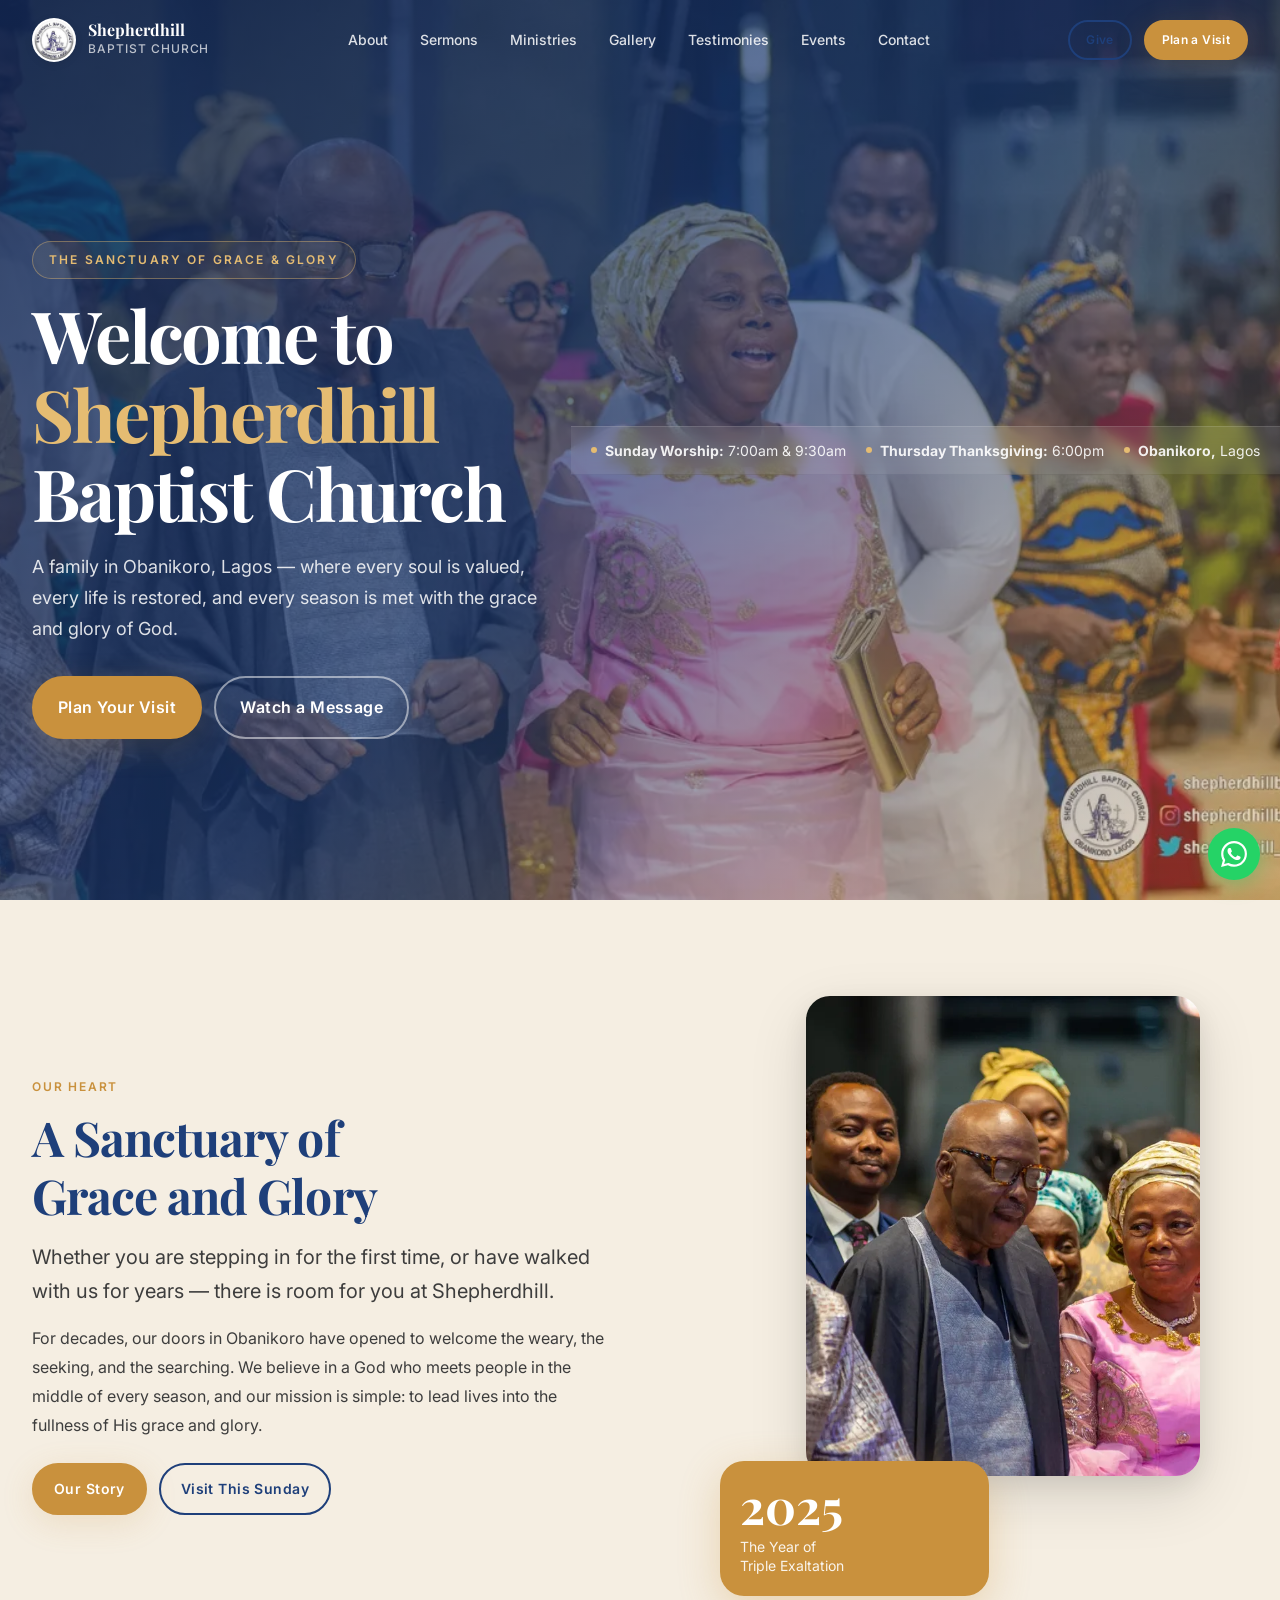
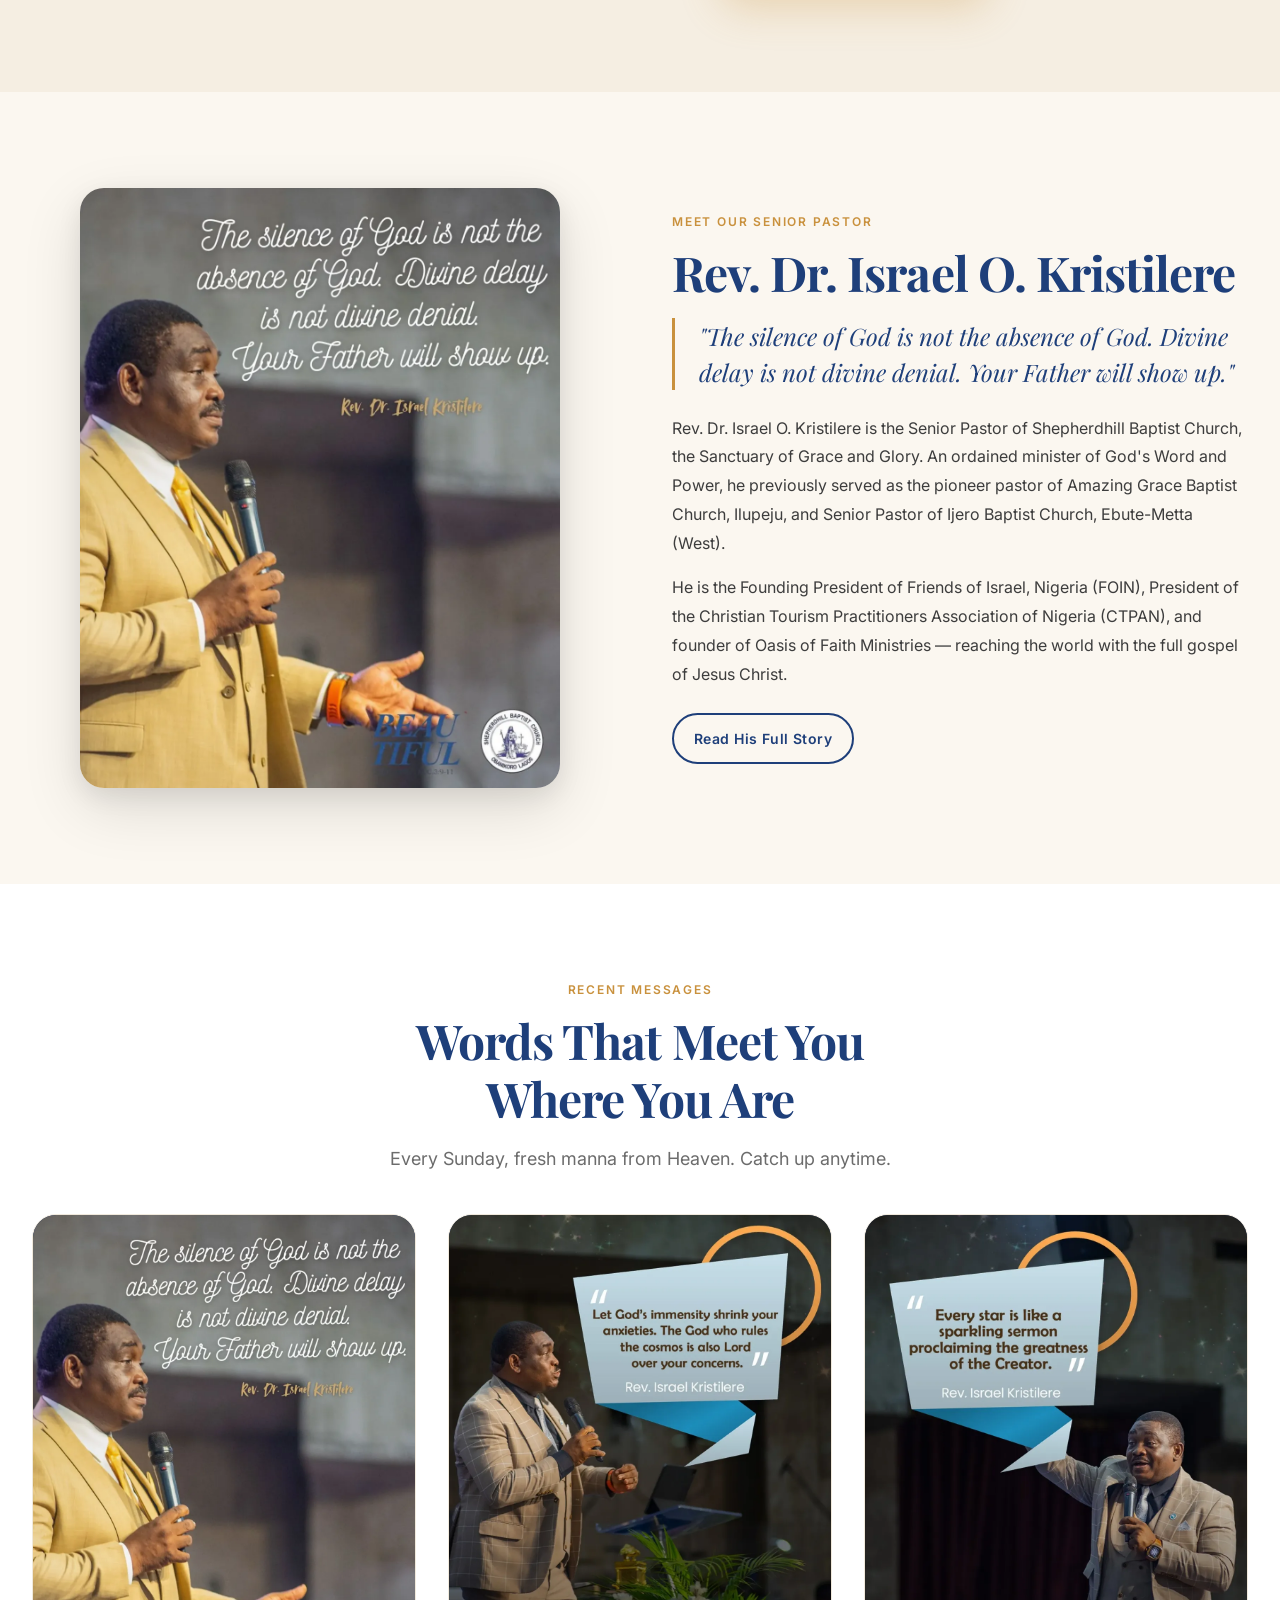
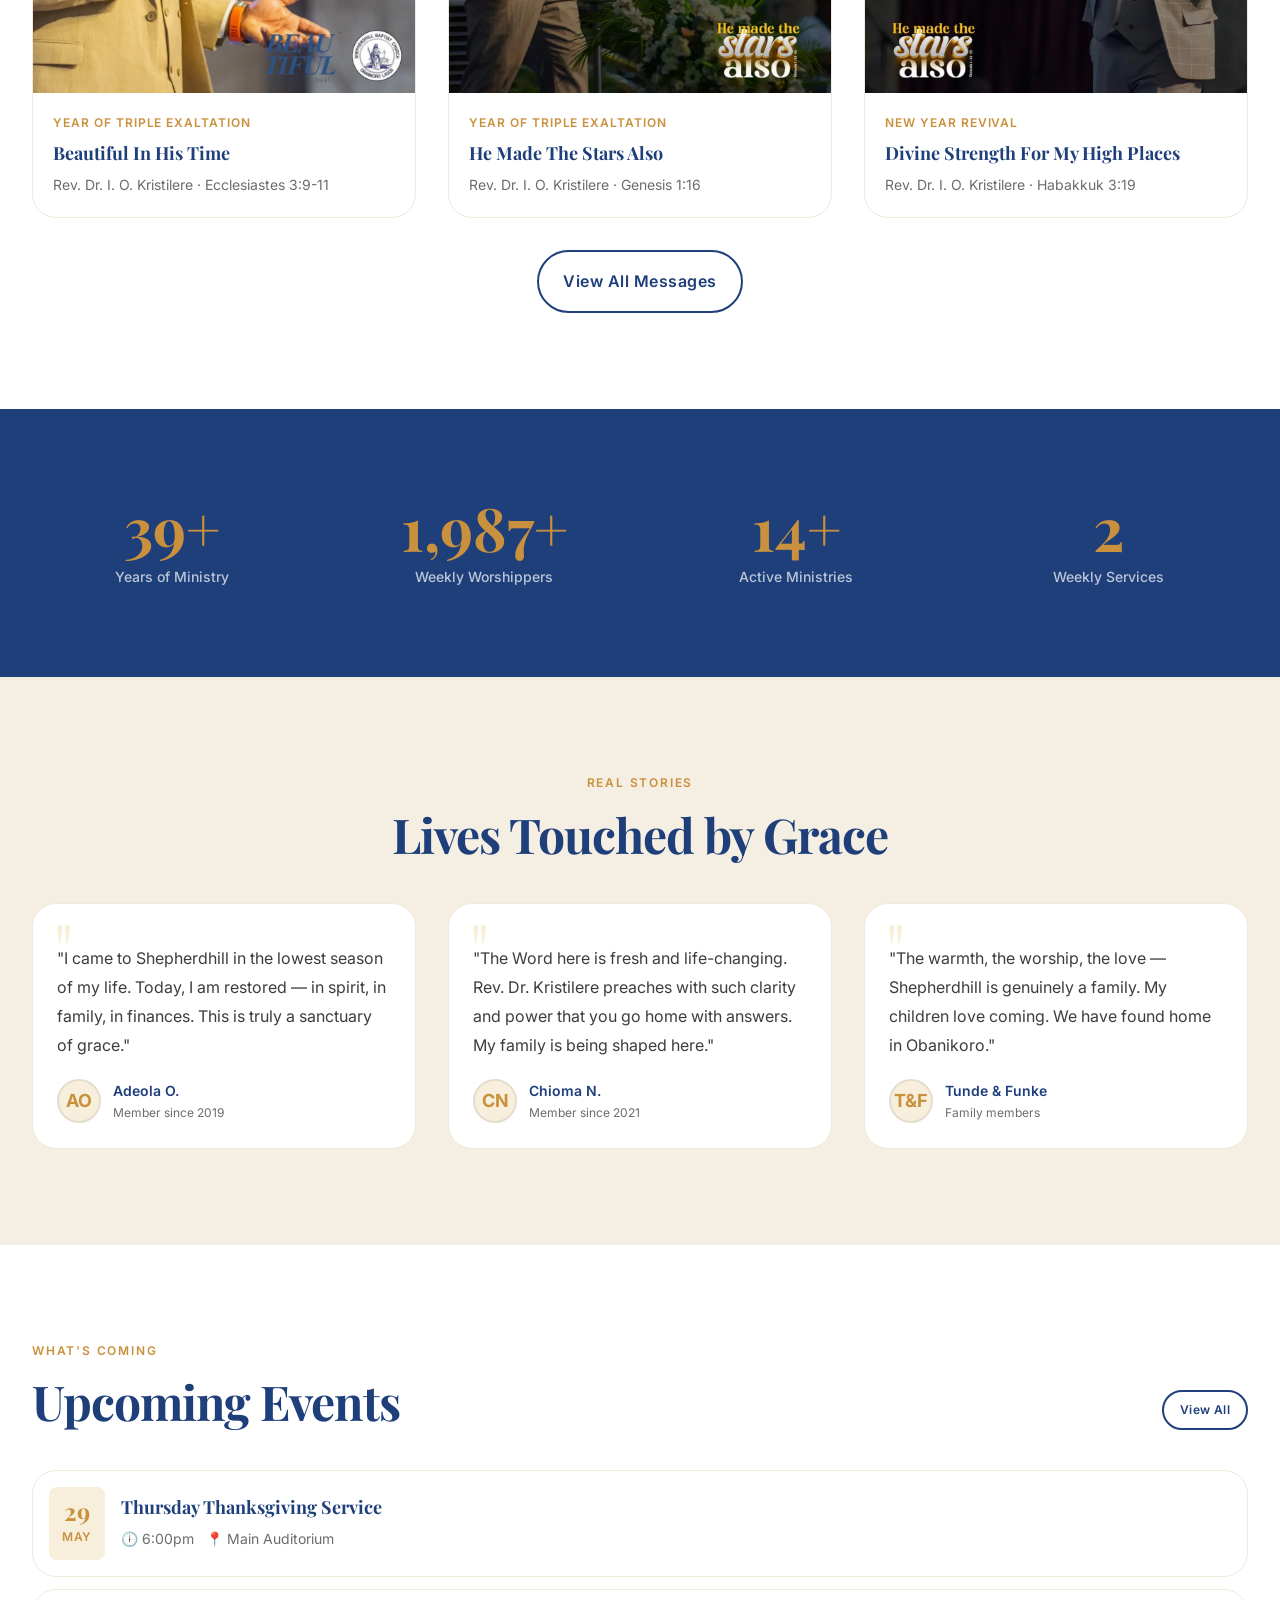
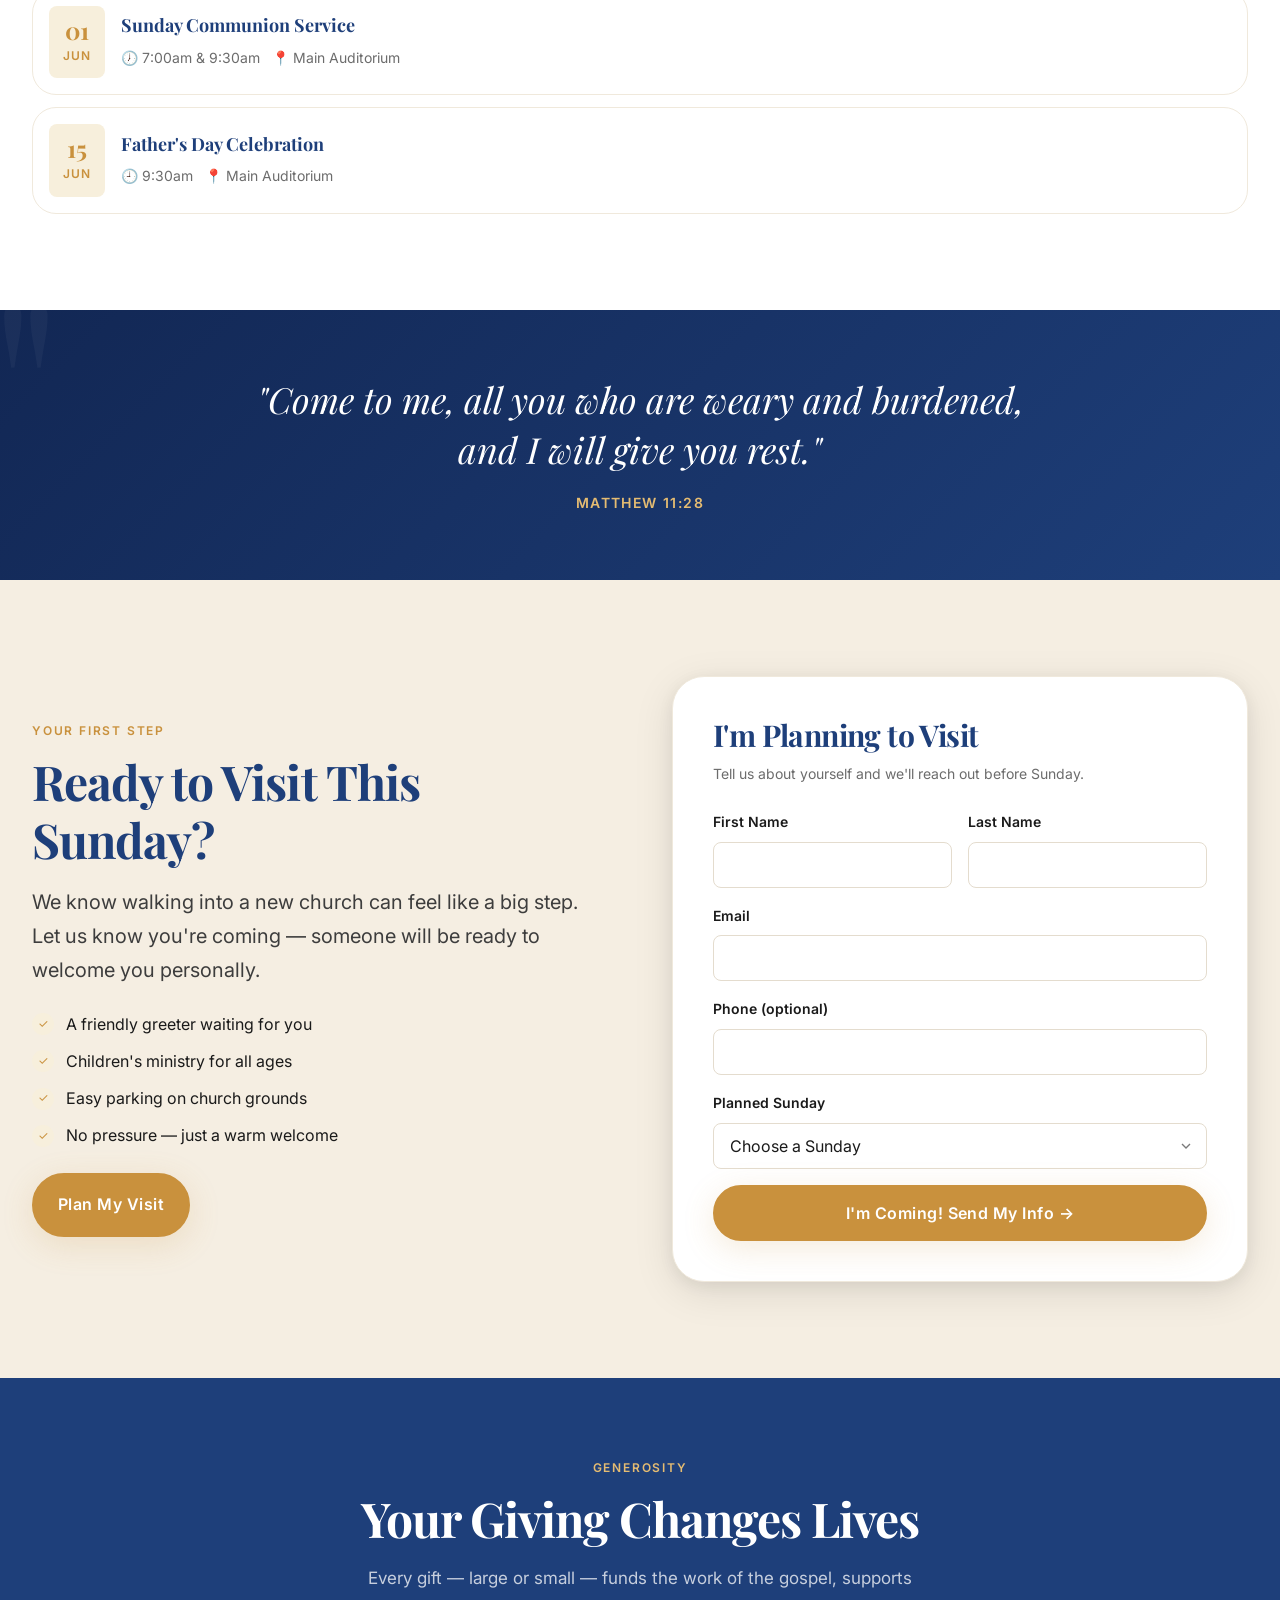
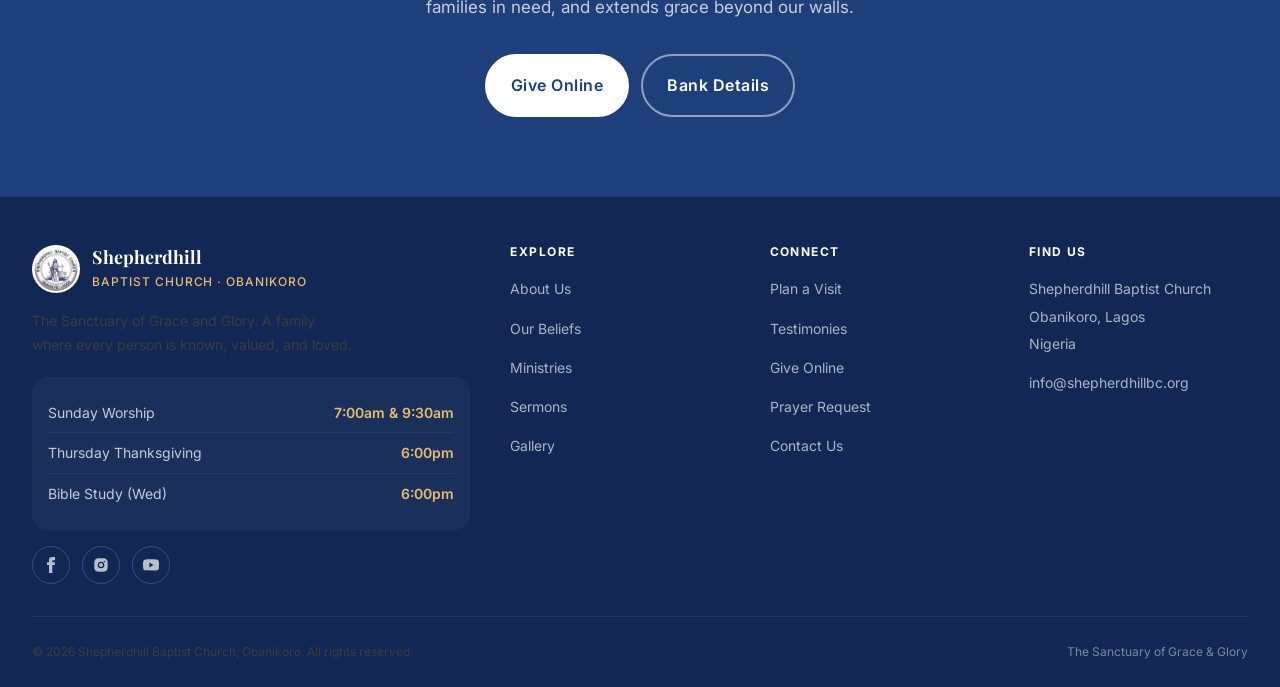
==== commit 653dd7be: "Add Gallery and Testimonies pages, update nav across site" ====
--- a/index.html
+++ b/index.html
@@ -32,8 +32,9 @@
         <li><a href="about.html" class="nav__link">About</a></li>
         <li><a href="sermons.html" class="nav__link">Sermons</a></li>
         <li><a href="ministries.html" class="nav__link">Ministries</a></li>
+        <li><a href="gallery.html" class="nav__link">Gallery</a></li>
+        <li><a href="testimonies.html" class="nav__link">Testimonies</a></li>
         <li><a href="events.html" class="nav__link">Events</a></li>
-        <li><a href="beliefs.html" class="nav__link">Beliefs</a></li>
         <li><a href="contact.html" class="nav__link">Contact</a></li>
       </ul>
       <div class="nav__actions">
@@ -54,6 +55,8 @@
       <li><a href="about.html" class="mobile-nav__link">About</a></li>
       <li><a href="sermons.html" class="mobile-nav__link">Sermons</a></li>
       <li><a href="ministries.html" class="mobile-nav__link">Ministries</a></li>
+      <li><a href="gallery.html" class="mobile-nav__link">Gallery</a></li>
+      <li><a href="testimonies.html" class="mobile-nav__link">Testimonies</a></li>
       <li><a href="events.html" class="mobile-nav__link">Events</a></li>
       <li><a href="beliefs.html" class="mobile-nav__link">Beliefs</a></li>
       <li><a href="plan-visit.html" class="mobile-nav__link">Plan a Visit</a></li>
@@ -499,12 +502,14 @@
             <li><a href="beliefs.html" class="footer__link">Our Beliefs</a></li>
             <li><a href="ministries.html" class="footer__link">Ministries</a></li>
             <li><a href="sermons.html" class="footer__link">Sermons</a></li>
+            <li><a href="gallery.html" class="footer__link">Gallery</a></li>
           </ul>
         </div>
         <div>
           <h4 class="footer__col-title">Connect</h4>
           <ul class="footer__links">
             <li><a href="plan-visit.html" class="footer__link">Plan a Visit</a></li>
+            <li><a href="testimonies.html" class="footer__link">Testimonies</a></li>
             <li><a href="give.html" class="footer__link">Give Online</a></li>
             <li><a href="contact.html#prayer" class="footer__link">Prayer Request</a></li>
             <li><a href="contact.html" class="footer__link">Contact Us</a></li>
--- a/css/style.css
+++ b/css/style.css
@@ -1400,6 +1400,165 @@
 }
 
 /* --------------------------------------------------------------------------
+   17b. GALLERY (masonry, CSS columns)
+   -------------------------------------------------------------------------- */
+.gallery {
+  column-count: 1;
+  column-gap: var(--space-4);
+}
+@media (min-width: 600px) {
+  .gallery { column-count: 2; }
+}
+@media (min-width: 900px) {
+  .gallery { column-count: 3; column-gap: var(--space-5); }
+}
+@media (min-width: 1200px) {
+  .gallery { column-count: 4; }
+}
+
+.gallery__item {
+  display: block;
+  width: 100%;
+  margin: 0 0 var(--space-4);
+  border-radius: var(--radius-lg);
+  overflow: hidden;
+  background: var(--color-warm);
+  break-inside: avoid;
+  position: relative;
+  cursor: pointer;
+  box-shadow: var(--shadow-sm);
+  transition: transform var(--transition-base), box-shadow var(--transition-base);
+}
+.gallery__item:hover {
+  transform: translateY(-4px);
+  box-shadow: var(--shadow-lg);
+}
+.gallery__item img {
+  display: block;
+  width: 100%;
+  height: auto;
+  object-fit: cover;
+  object-position: center 25%;
+}
+.gallery__caption {
+  position: absolute;
+  left: 0; right: 0; bottom: 0;
+  padding: var(--space-6) var(--space-4) var(--space-3);
+  background: linear-gradient(to top, rgba(18,39,84,0.92), transparent);
+  color: white;
+  font-size: var(--text-sm);
+  font-weight: 500;
+  opacity: 0;
+  transition: opacity var(--transition-base);
+  pointer-events: none;
+}
+.gallery__item:hover .gallery__caption,
+.gallery__item:focus .gallery__caption {
+  opacity: 1;
+}
+@media (hover: none) {
+  .gallery__caption { opacity: 1; }
+}
+
+/* Lightbox */
+.lightbox {
+  position: fixed;
+  inset: 0;
+  z-index: 10000;
+  background: rgba(10, 20, 40, 0.95);
+  display: flex;
+  align-items: center;
+  justify-content: center;
+  padding: var(--space-4);
+  opacity: 0;
+  pointer-events: none;
+  transition: opacity var(--transition-base);
+}
+.lightbox--open { opacity: 1; pointer-events: all; }
+.lightbox__img {
+  max-width: 100%;
+  max-height: 90vh;
+  border-radius: var(--radius-lg);
+  box-shadow: 0 30px 80px rgba(0,0,0,0.5);
+}
+.lightbox__close {
+  position: absolute;
+  top: var(--space-4);
+  right: var(--space-4);
+  width: 44px;
+  height: 44px;
+  border-radius: var(--radius-full);
+  background: rgba(255,255,255,0.1);
+  color: white;
+  font-size: var(--text-2xl);
+  display: flex;
+  align-items: center;
+  justify-content: center;
+}
+
+/* --------------------------------------------------------------------------
+   17c. TESTIMONY — fuller card variant
+   -------------------------------------------------------------------------- */
+.testimony-full {
+  background: white;
+  border-radius: var(--radius-2xl);
+  padding: var(--space-6);
+  border: 1px solid var(--color-border-light);
+  position: relative;
+  transition: all var(--transition-base);
+}
+.testimony-full:hover { box-shadow: var(--shadow-lg); transform: translateY(-2px); }
+.testimony-full__tag {
+  display: inline-block;
+  background: var(--color-accent-subtle);
+  color: var(--color-accent);
+  font-size: var(--text-xs);
+  font-weight: 600;
+  letter-spacing: 0.08em;
+  text-transform: uppercase;
+  padding: var(--space-1) var(--space-3);
+  border-radius: var(--radius-full);
+  margin-bottom: var(--space-4);
+}
+.testimony-full__quote {
+  font-family: var(--font-heading);
+  font-size: var(--text-lg);
+  color: var(--color-primary);
+  line-height: 1.6;
+  font-style: italic;
+  margin-bottom: var(--space-5);
+}
+.testimony-full__author {
+  display: flex;
+  align-items: center;
+  gap: var(--space-3);
+  padding-top: var(--space-4);
+  border-top: 1px solid var(--color-border-light);
+}
+.testimony-full__avatar {
+  width: 48px;
+  height: 48px;
+  border-radius: var(--radius-full);
+  background: linear-gradient(135deg, var(--color-accent), var(--color-accent-light));
+  color: white;
+  display: flex;
+  align-items: center;
+  justify-content: center;
+  font-weight: 700;
+  font-size: var(--text-base);
+  flex-shrink: 0;
+}
+.testimony-full__name {
+  font-weight: 600;
+  color: var(--color-primary);
+  font-size: var(--text-sm);
+}
+.testimony-full__meta {
+  font-size: var(--text-xs);
+  color: var(--color-muted);
+}
+
+/* --------------------------------------------------------------------------
    18. ANIMATIONS
    -------------------------------------------------------------------------- */
 @keyframes fadeInUp {
